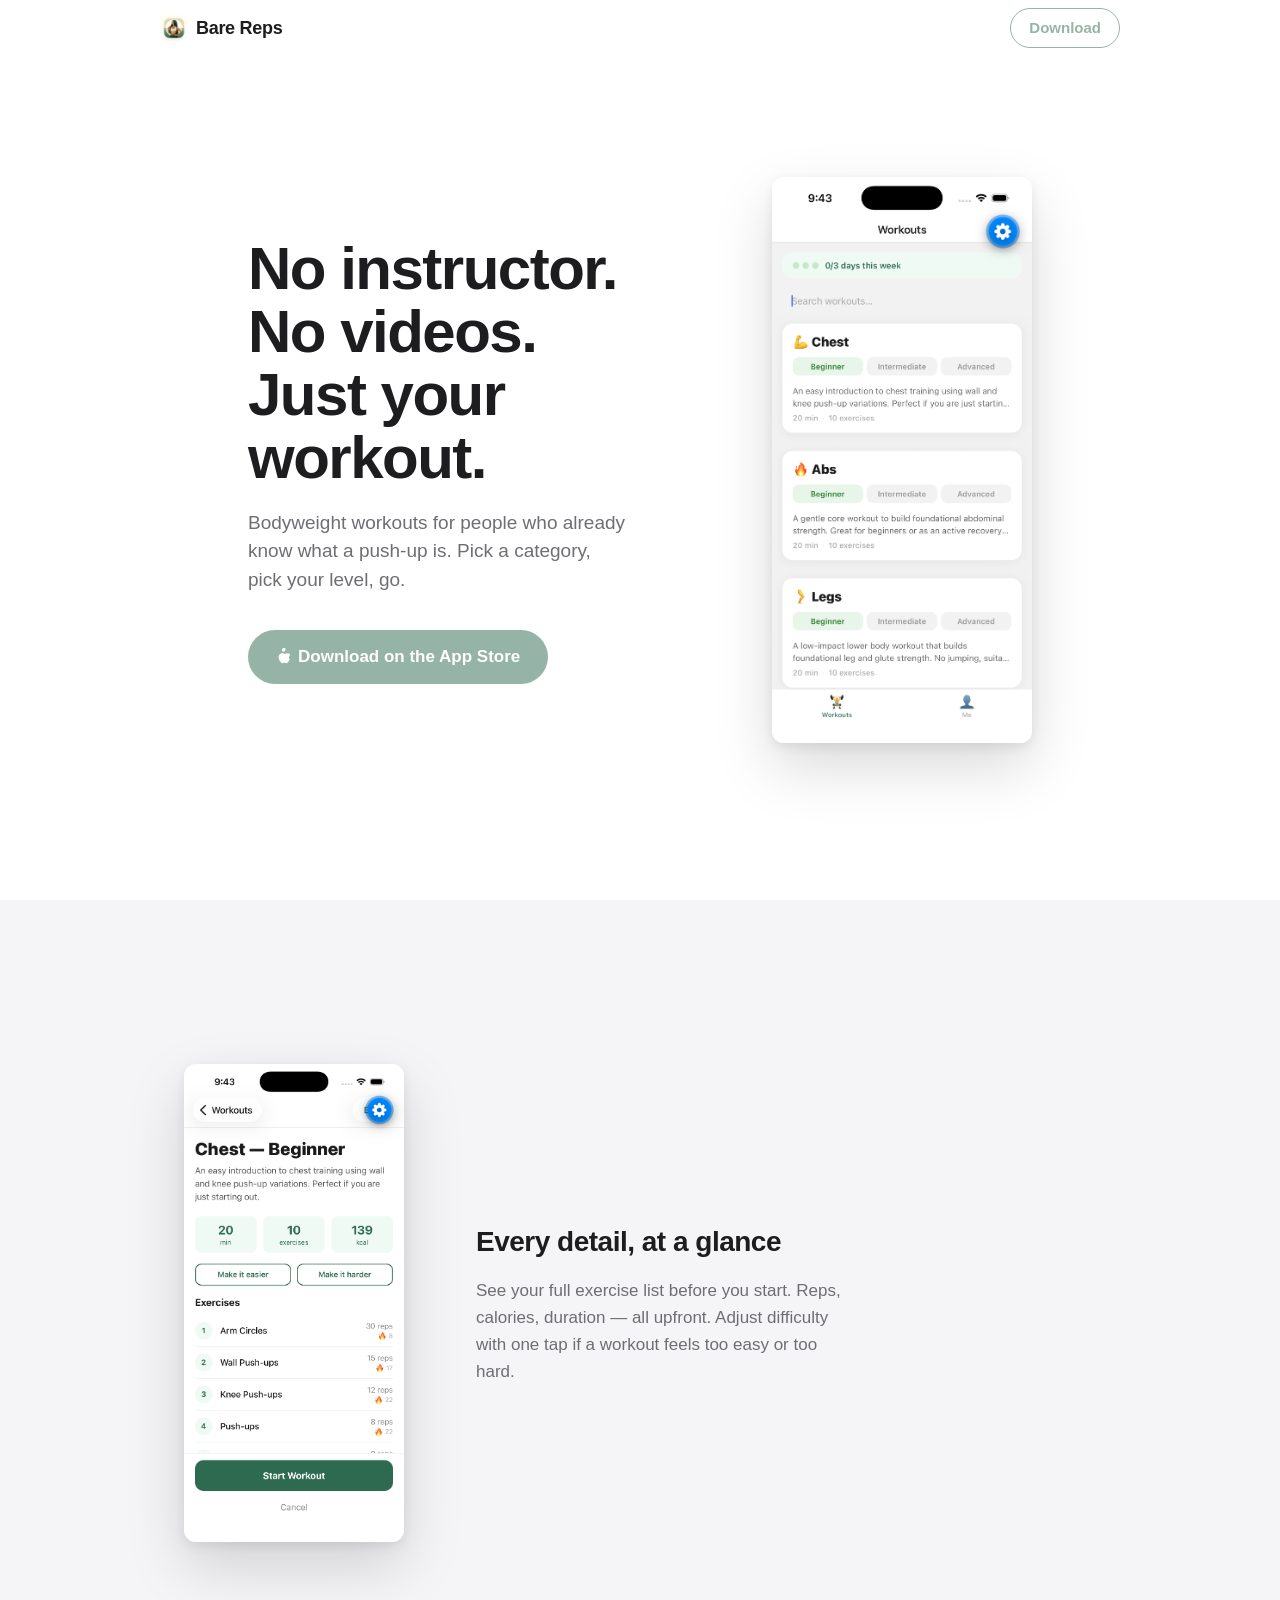
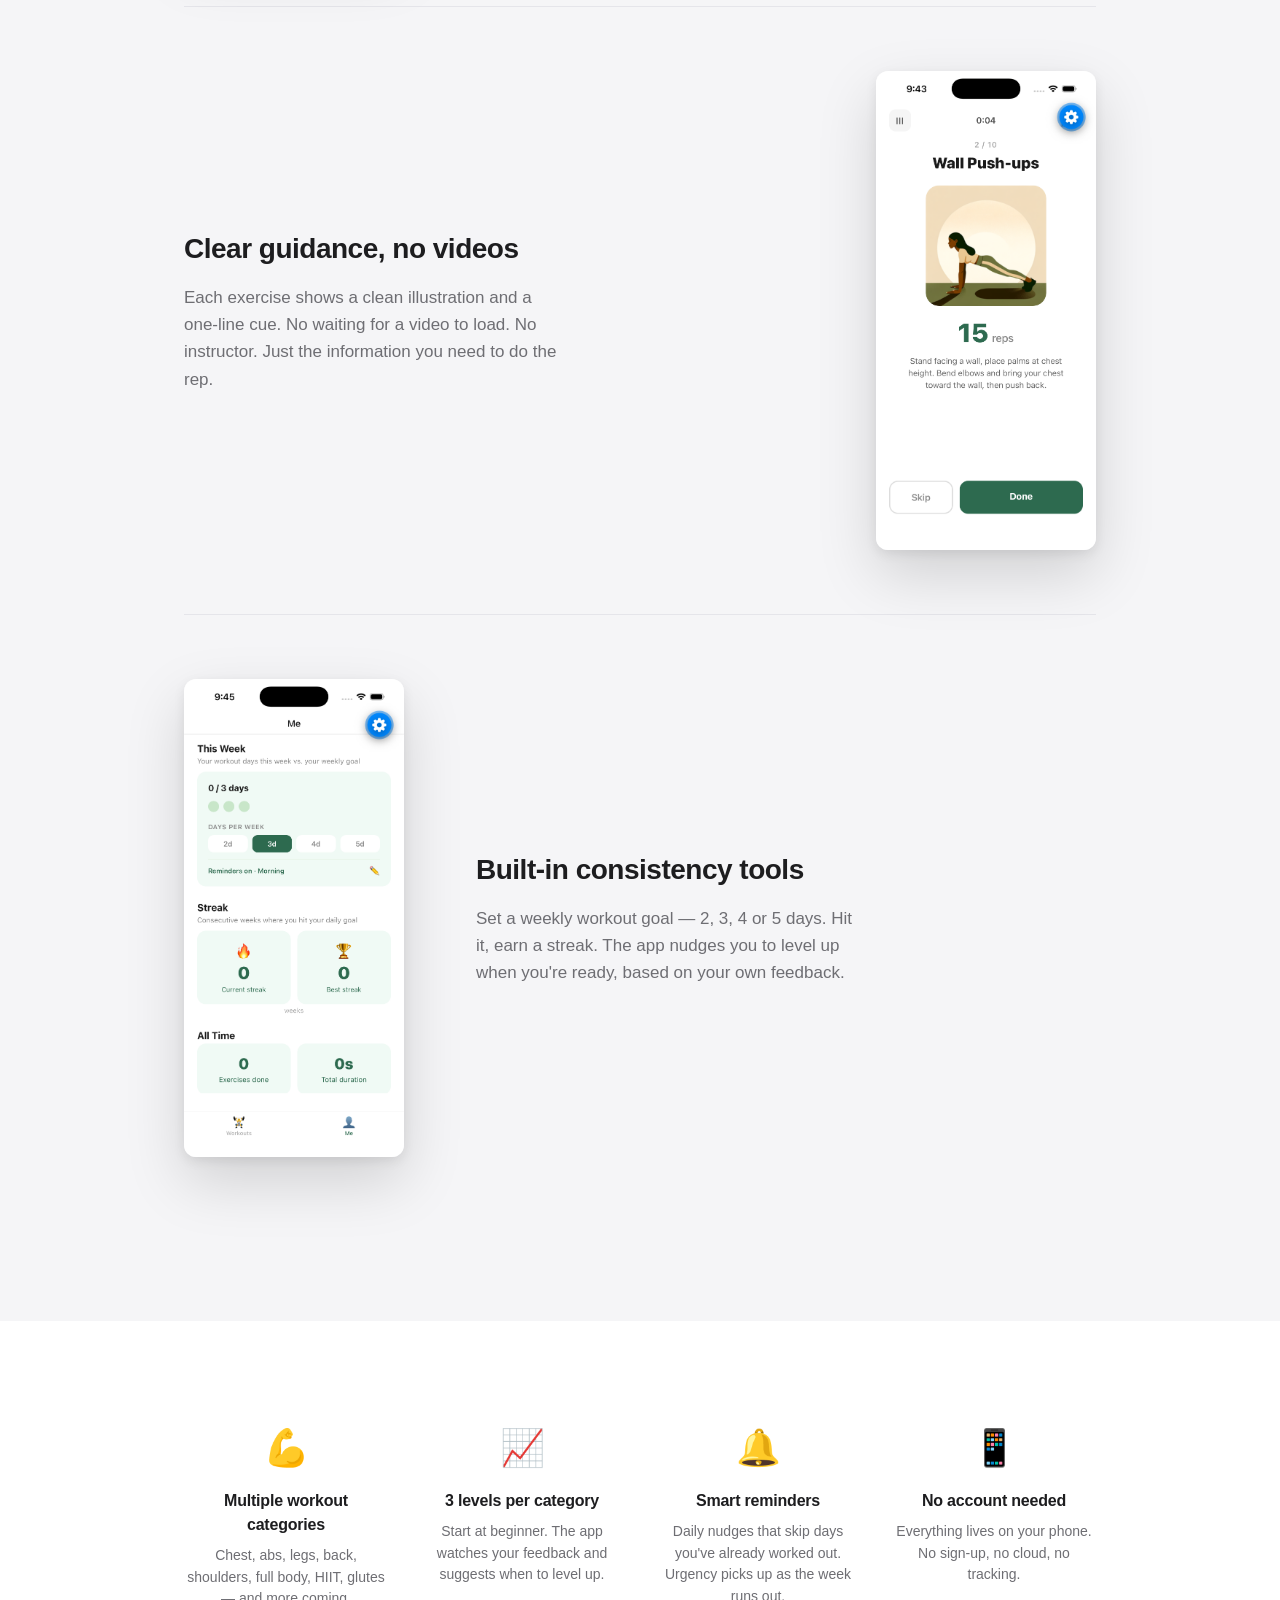
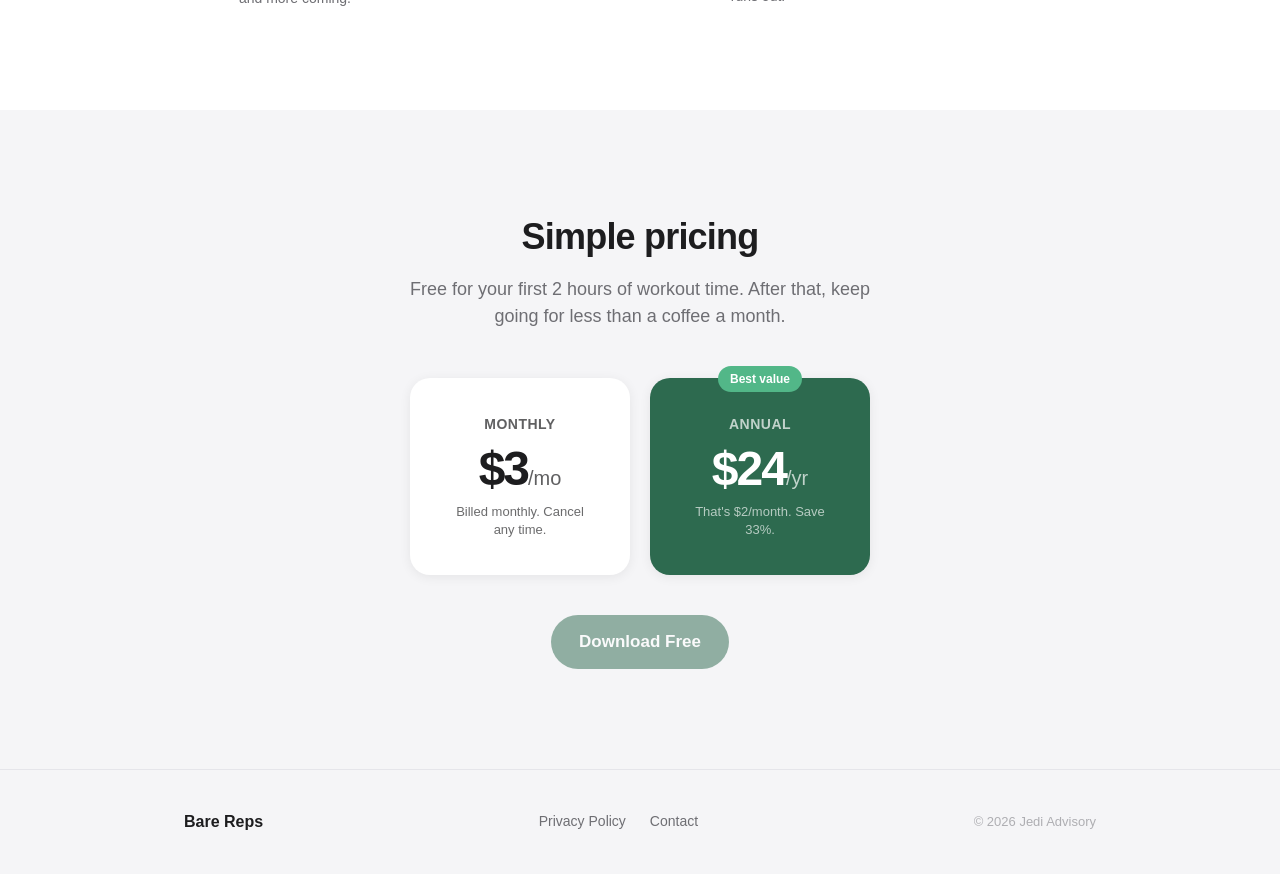
==== index.html @ 77526e1c "Automated deployment: Sun Apr  5 05:18:08 UTC 2026 501df242e300890f6baca5e832cae1b1ab73d0b2" ====
<!DOCTYPE html>
<html lang="en">
<head>
  <meta charset="UTF-8" />
  <meta name="viewport" content="width=device-width, initial-scale=1" />
  <title>Bare Reps — No instructor. No videos. Just your workout.</title>
  <meta name="description" content="Bodyweight workouts for people who already know what a push-up is. No videos, no equipment, no fluff." />
  <link rel="icon" type="image/png" href="assets/favicon.png" />
  <link rel="apple-touch-icon" href="assets/favicon.png" />
  <link rel="stylesheet" href="style.css" />
</head>
<body>

  <!-- NAV -->
  <nav id="nav">
    <div class="nav-inner">
      <span class="nav-logo"><img src="assets/icon.png" alt="" class="nav-icon" />Bare Reps</span>
      <span class="coming-soon"><a href="#" class="nav-cta disabled" onclick="return false">Download</a><span class="tooltip">Coming soon</span></span>
    </div>
  </nav>

  <!-- HERO -->
  <section class="hero">
    <div class="hero-text">
      <h1>No instructor.<br>No videos.<br>Just your workout.</h1>
      <p class="hero-sub">Bodyweight workouts for people who already know what a push-up is. Pick a category, pick your level, go.</p>
      <span class="coming-soon"><a href="#" class="btn-primary disabled" onclick="return false">
        <svg class="apple-icon" viewBox="0 0 14 17" xmlns="http://www.w3.org/2000/svg" aria-hidden="true">
          <path d="M13.29 12.03c-.28.63-.41.91-.77 1.47-.5.76-1.2 1.71-2.07 1.72-.77.01-1-.5-2.07-.5-1.08 0-1.32.51-2.1.5-.87-.01-1.53-.87-2.03-1.63C2.62 11.4 2.2 8.74 3.17 7.1c.68-1.14 1.9-1.81 3.06-1.81 1.14 0 1.86.5 2.8.5.91 0 1.47-.5 2.78-.5 1.04 0 2.13.57 2.81 1.55-2.47 1.36-2.07 4.9.67 5.19zM9.44.5C9.89 1.2 9.6 2.57 8.75 3.3 7.93 4 6.62 3.77 6.1 3c-.43-.67-.18-2.02.66-2.75C7.59-.47 9 .17 9.44.5z"/>
        </svg>
        Download on the App Store
      </a><span class="tooltip">Coming soon</span></span>
    </div>
    <div class="hero-phone">
      <div class="phone-crop">
        <img src="assets/workouts.png" alt="Bare Reps — workout list" />
      </div>
    </div>
  </section>

  <!-- FEATURES -->
  <section class="features">
    <div class="container">

      <div class="feature-row">
        <div class="feature-phone">
          <div class="phone-crop">
            <img src="assets/exercises.png" alt="Workout detail — exercise list" />
          </div>
        </div>
        <div class="feature-text">
          <h2>Every detail, at a glance</h2>
          <p>See your full exercise list before you start. Reps, calories, duration — all upfront. Adjust difficulty with one tap if a workout feels too easy or too hard.</p>
        </div>
      </div>

      <div class="feature-row reverse">
        <div class="feature-phone">
          <div class="phone-crop">
            <img src="assets/exercise.png" alt="Exercise screen — Push-ups" />
          </div>
        </div>
        <div class="feature-text">
          <h2>Clear guidance, no videos</h2>
          <p>Each exercise shows a clean illustration and a one-line cue. No waiting for a video to load. No instructor. Just the information you need to do the rep.</p>
        </div>
      </div>

      <div class="feature-row">
        <div class="feature-phone">
          <div class="phone-crop">
            <img src="assets/progress.png" alt="Progress — streak and level tracking" />
          </div>
        </div>
        <div class="feature-text">
          <h2>Built-in consistency tools</h2>
          <p>Set a weekly workout goal — 2, 3, 4 or 5 days. Hit it, earn a streak. The app nudges you to level up when you're ready, based on your own feedback.</p>
        </div>
      </div>

    </div>
  </section>

  <!-- PITCH ROW -->
  <section class="pitch">
    <div class="container pitch-inner">
      <div class="pitch-item">
        <div class="pitch-icon">💪</div>
        <h3>Multiple workout categories</h3>
        <p>Chest, abs, legs, back, shoulders, full body, HIIT, glutes — and more coming.</p>
      </div>
      <div class="pitch-item">
        <div class="pitch-icon">📈</div>
        <h3>3 levels per category</h3>
        <p>Start at beginner. The app watches your feedback and suggests when to level up.</p>
      </div>
      <div class="pitch-item">
        <div class="pitch-icon">🔔</div>
        <h3>Smart reminders</h3>
        <p>Daily nudges that skip days you've already worked out. Urgency picks up as the week runs out.</p>
      </div>
      <div class="pitch-item">
        <div class="pitch-icon">📱</div>
        <h3>No account needed</h3>
        <p>Everything lives on your phone. No sign-up, no cloud, no tracking.</p>
      </div>
    </div>
  </section>

  <!-- PRICING -->
  <section class="pricing">
    <div class="container">
      <h2 class="section-heading">Simple pricing</h2>
      <p class="section-sub">Free for your first 2 hours of workout time. After that, keep going for less than a coffee a month.</p>
      <div class="pricing-cards">
        <div class="pricing-card">
          <div class="pricing-label">Monthly</div>
          <div class="pricing-amount">$3<span>/mo</span></div>
          <div class="pricing-desc">Billed monthly. Cancel any time.</div>
        </div>
        <div class="pricing-card featured">
          <div class="pricing-badge">Best value</div>
          <div class="pricing-label">Annual</div>
          <div class="pricing-amount">$24<span>/yr</span></div>
          <div class="pricing-desc">That's $2/month. Save 33%.</div>
        </div>
      </div>
      <span class="coming-soon"><a href="#" class="btn-primary disabled" onclick="return false">Download Free</a><span class="tooltip">Coming soon</span></span>
    </div>
  </section>

  <!-- FOOTER -->
  <footer>
    <div class="container footer-inner">
      <span class="footer-logo">Bare Reps</span>
      <div class="footer-links">
        <a href="privacy.html">Privacy Policy</a>
        <a href="mailto:hello@jedilabs.io">Contact</a>
      </div>
      <span class="footer-copy">© 2026 Jedi Advisory</span>
    </div>
  </footer>

  <script>
    const nav = document.getElementById('nav');
    window.addEventListener('scroll', () => {
      nav.classList.toggle('scrolled', window.scrollY > 20);
    });
  </script>

</body>
</html>
---- style.css ----
/* ── Reset & Base ──────────────────────────────────────────────────── */

*, *::before, *::after { box-sizing: border-box; margin: 0; padding: 0; }

html { scroll-behavior: smooth; }

body {
  font-family: -apple-system, BlinkMacSystemFont, "SF Pro Text", "Helvetica Neue", sans-serif;
  font-size: 17px;
  line-height: 1.5;
  color: #1d1d1f;
  background: #fff;
  -webkit-font-smoothing: antialiased;
}

a { color: inherit; text-decoration: none; }

img { display: block; max-width: 100%; }

.container {
  max-width: 960px;
  margin: 0 auto;
  padding: 0 24px;
}

/* ── Nav ───────────────────────────────────────────────────────────── */

#nav {
  position: fixed;
  top: 0; left: 0; right: 0;
  z-index: 100;
  padding: 0 24px;
  transition: background 0.2s, box-shadow 0.2s;
}

#nav.scrolled {
  background: rgba(255, 255, 255, 0.85);
  backdrop-filter: blur(12px);
  -webkit-backdrop-filter: blur(12px);
  box-shadow: 0 1px 0 rgba(0, 0, 0, 0.08);
}

.nav-inner {
  max-width: 960px;
  margin: 0 auto;
  height: 56px;
  display: flex;
  align-items: center;
  justify-content: space-between;
}

.nav-logo {
  display: flex;
  align-items: center;
  gap: 8px;
  font-size: 18px;
  font-weight: 700;
  letter-spacing: -0.3px;
  color: #1d1d1f;
}

.nav-icon {
  width: 28px;
  height: 28px;
  border-radius: 7px;
}

.nav-cta {
  font-size: 15px;
  font-weight: 600;
  color: #2D6A4F;
  padding: 8px 18px;
  border: 1.5px solid #2D6A4F;
  border-radius: 100px;
  transition: background 0.15s, color 0.15s;
}

.nav-cta:hover {
  background: #2D6A4F;
  color: #fff;
}

/* ── Buttons ───────────────────────────────────────────────────────── */

.btn-primary {
  display: inline-flex;
  align-items: center;
  gap: 8px;
  background: #2D6A4F;
  color: #fff;
  font-size: 17px;
  font-weight: 600;
  padding: 14px 28px;
  border-radius: 100px;
  transition: background 0.15s, transform 0.1s;
}

.btn-primary:hover { background: #245a42; transform: translateY(-1px); }
.btn-primary:active { transform: translateY(0); }

.apple-icon {
  width: 14px;
  height: 17px;
  fill: currentColor;
  flex-shrink: 0;
}

/* ── Phone crop ────────────────────────────────────────────────────── */
/*
   Screenshots include the macOS Simulator chrome at the top
   (~12.5% of image height). We hide it via overflow + negative margin.
*/

.phone-crop {
  overflow: hidden;
  border-radius: 12px;
  box-shadow: 0 24px 60px rgba(0, 0, 0, 0.15), 0 4px 12px rgba(0, 0, 0, 0.08);
}

.phone-crop img {
  display: block;
  width: 100%;
}

/* ── Hero ──────────────────────────────────────────────────────────── */

.hero {
  min-height: 100vh;
  display: flex;
  align-items: center;
  justify-content: center;
  gap: 64px;
  padding: 100px 48px 80px;
  max-width: 1040px;
  margin: 0 auto;
}

.hero-text {
  flex: 1;
  max-width: 460px;
}

.hero-text h1 {
  font-size: clamp(40px, 5vw, 60px);
  font-weight: 800;
  line-height: 1.05;
  letter-spacing: -1.5px;
  color: #1d1d1f;
  margin-bottom: 20px;
}

.hero-sub {
  font-size: 19px;
  color: #6e6e73;
  line-height: 1.5;
  margin-bottom: 36px;
  max-width: 380px;
}

.hero-phone {
  flex-shrink: 0;
  width: 260px;
}

/* ── Features ──────────────────────────────────────────────────────── */

.features {
  background: #f5f5f7;
  padding: 100px 0;
}

.feature-row {
  display: flex;
  align-items: center;
  gap: 72px;
  padding: 64px 0;
  border-bottom: 1px solid #e5e5ea;
}

.feature-row:last-child { border-bottom: none; }

.feature-row.reverse { flex-direction: row-reverse; }

.feature-phone {
  flex-shrink: 0;
  width: 220px;
}

.feature-text { flex: 1; }

.feature-text h2 {
  font-size: 28px;
  font-weight: 700;
  letter-spacing: -0.5px;
  color: #1d1d1f;
  margin-bottom: 14px;
}

.feature-text p {
  font-size: 17px;
  color: #6e6e73;
  line-height: 1.6;
  max-width: 380px;
}

/* ── Pitch row ─────────────────────────────────────────────────────── */

.pitch {
  background: #fff;
  padding: 100px 0;
}

.pitch-inner {
  display: grid;
  grid-template-columns: repeat(4, 1fr);
  gap: 32px;
}

.pitch-item {
  text-align: center;
}

.pitch-icon {
  font-size: 36px;
  margin-bottom: 14px;
}

.pitch-item h3 {
  font-size: 16px;
  font-weight: 700;
  color: #1d1d1f;
  margin-bottom: 8px;
  letter-spacing: -0.2px;
}

.pitch-item p {
  font-size: 14px;
  color: #6e6e73;
  line-height: 1.55;
}

/* ── Pricing ───────────────────────────────────────────────────────── */

.pricing {
  background: #f5f5f7;
  padding: 100px 0;
  text-align: center;
}

.section-heading {
  font-size: 36px;
  font-weight: 700;
  letter-spacing: -0.8px;
  color: #1d1d1f;
  margin-bottom: 12px;
}

.section-sub {
  font-size: 18px;
  color: #6e6e73;
  max-width: 480px;
  margin: 0 auto 48px;
  line-height: 1.5;
}

.pricing-cards {
  display: flex;
  justify-content: center;
  gap: 20px;
  margin-bottom: 40px;
}

.pricing-card {
  background: #fff;
  border-radius: 20px;
  padding: 36px 40px;
  width: 220px;
  box-shadow: 0 2px 12px rgba(0, 0, 0, 0.07);
  position: relative;
}

.pricing-card.featured {
  background: #2D6A4F;
  color: #fff;
}

.pricing-badge {
  position: absolute;
  top: -12px;
  left: 50%;
  transform: translateX(-50%);
  background: #52B788;
  color: #fff;
  font-size: 12px;
  font-weight: 700;
  padding: 4px 12px;
  border-radius: 100px;
  white-space: nowrap;
}

.pricing-label {
  font-size: 14px;
  font-weight: 600;
  opacity: 0.7;
  text-transform: uppercase;
  letter-spacing: 0.5px;
  margin-bottom: 10px;
}

.pricing-amount {
  font-size: 48px;
  font-weight: 800;
  letter-spacing: -2px;
  line-height: 1;
  margin-bottom: 10px;
}

.pricing-amount span {
  font-size: 20px;
  font-weight: 500;
  letter-spacing: 0;
  opacity: 0.7;
}

.pricing-desc {
  font-size: 13px;
  opacity: 0.65;
  line-height: 1.4;
}

/* ── Footer ────────────────────────────────────────────────────────── */

footer {
  background: #f5f5f7;
  border-top: 1px solid #e5e5ea;
  padding: 40px 24px;
}

.footer-inner {
  display: flex;
  align-items: center;
  justify-content: space-between;
  gap: 24px;
}

.footer-logo {
  font-size: 16px;
  font-weight: 700;
  color: #1d1d1f;
}

.footer-links {
  display: flex;
  gap: 24px;
}

.footer-links a {
  font-size: 14px;
  color: #6e6e73;
  transition: color 0.15s;
}

.footer-links a:hover { color: #1d1d1f; }

.footer-copy {
  font-size: 13px;
  color: #aeaeb2;
}

/* ── Coming soon tooltip ───────────────────────────────────────────── */

.coming-soon {
  position: relative;
  display: inline-flex;
}

.coming-soon .disabled {
  opacity: 0.5;
  cursor: not-allowed;
  pointer-events: none;
}

.coming-soon .tooltip {
  position: absolute;
  bottom: calc(100% + 8px);
  left: 50%;
  transform: translateX(-50%);
  background: #1d1d1f;
  color: #fff;
  font-size: 13px;
  font-weight: 500;
  padding: 5px 10px;
  border-radius: 6px;
  white-space: nowrap;
  pointer-events: none;
  opacity: 0;
  transition: opacity 0.15s;
}

.coming-soon .tooltip::after {
  content: '';
  position: absolute;
  top: 100%;
  left: 50%;
  transform: translateX(-50%);
  border: 5px solid transparent;
  border-top-color: #1d1d1f;
}

.coming-soon:hover .tooltip { opacity: 1; }

/* ── Responsive ────────────────────────────────────────────────────── */

@media (max-width: 768px) {
  .hero {
    flex-direction: column;
    text-align: center;
    padding: 88px 24px 60px;
    gap: 48px;
    min-height: auto;
  }

  .hero-sub { margin: 0 auto 32px; }

  .hero-phone { width: 200px; }

  .feature-row,
  .feature-row.reverse {
    flex-direction: column;
    gap: 36px;
    padding: 48px 0;
    text-align: center;
  }

  .feature-phone { width: 180px; margin: 0 auto; }

  .feature-text p { max-width: 100%; }

  .pitch-inner {
    grid-template-columns: repeat(2, 1fr);
    gap: 40px 24px;
  }

  .pricing-cards {
    flex-direction: column;
    align-items: center;
  }

  .footer-inner {
    flex-direction: column;
    text-align: center;
    gap: 16px;
  }
}

@media (max-width: 480px) {
  .hero-text h1 { font-size: 36px; }
  .pitch-inner { grid-template-columns: 1fr 1fr; }
}
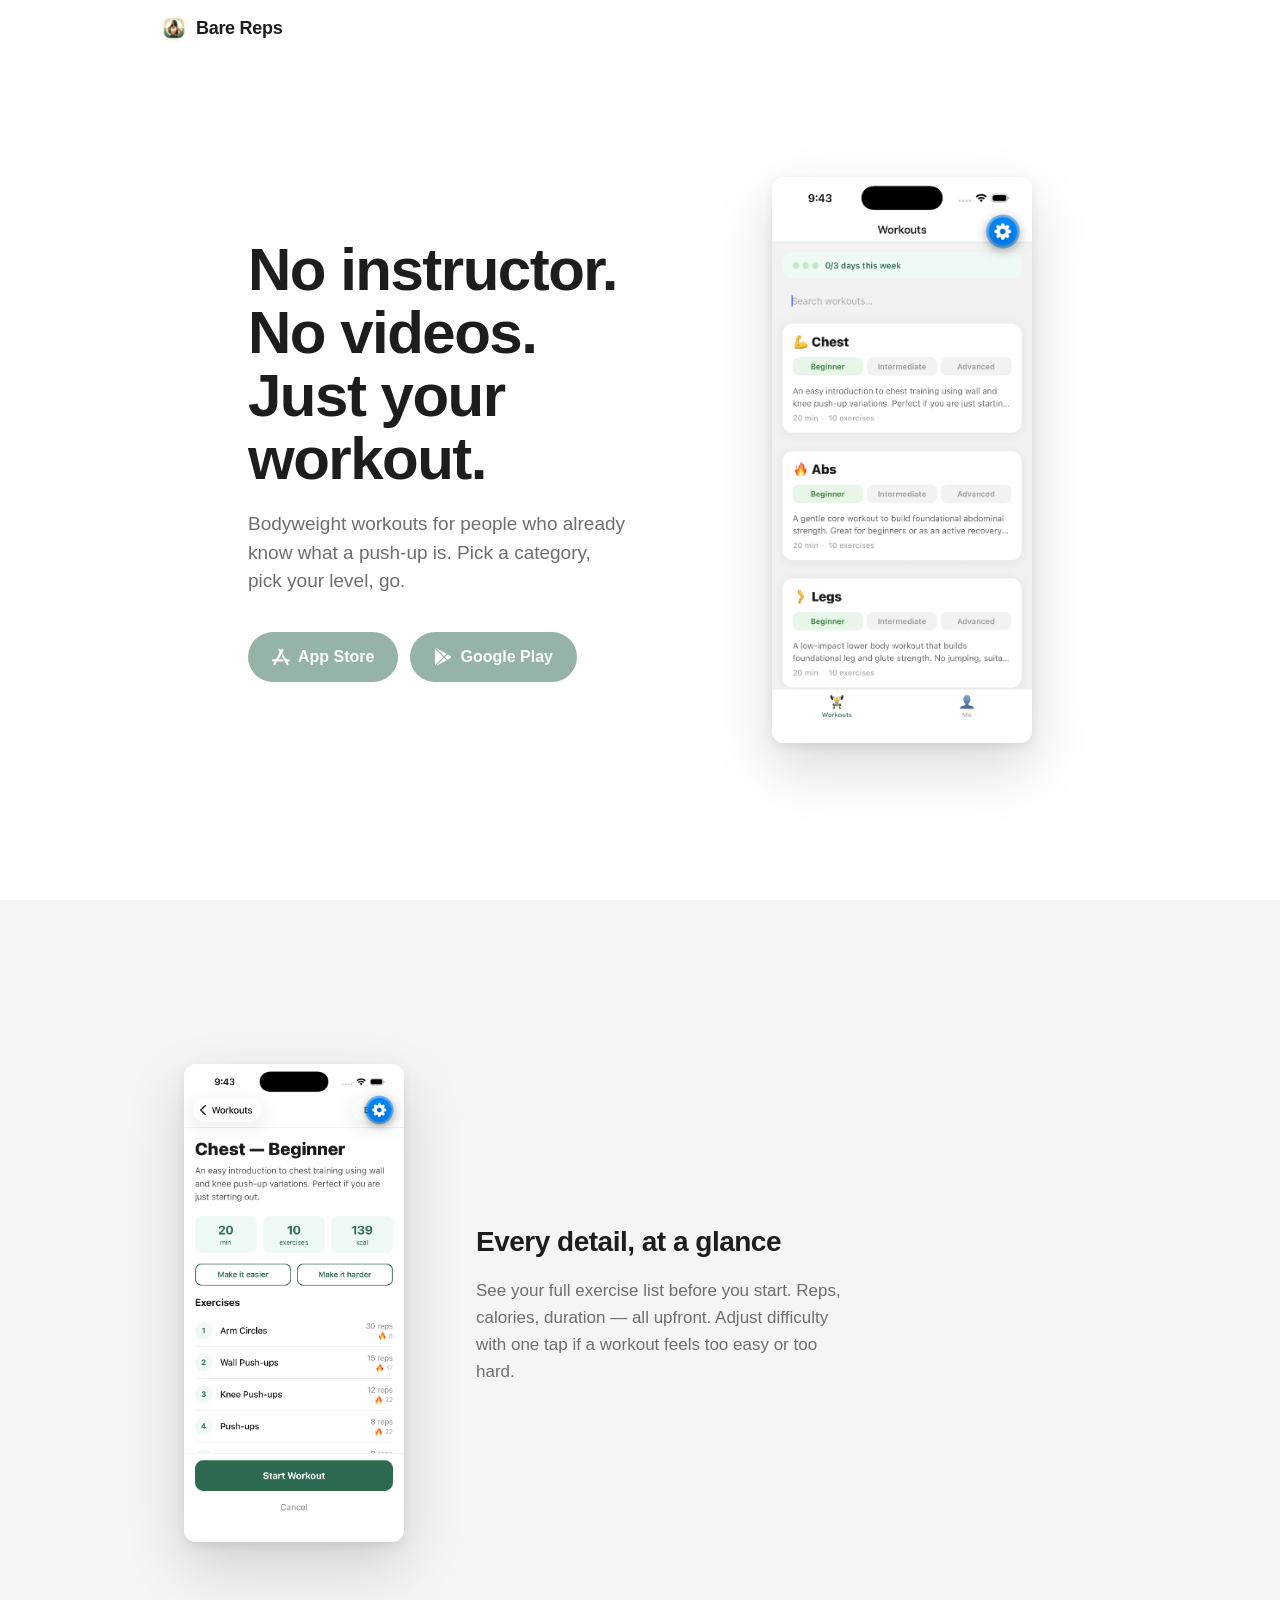
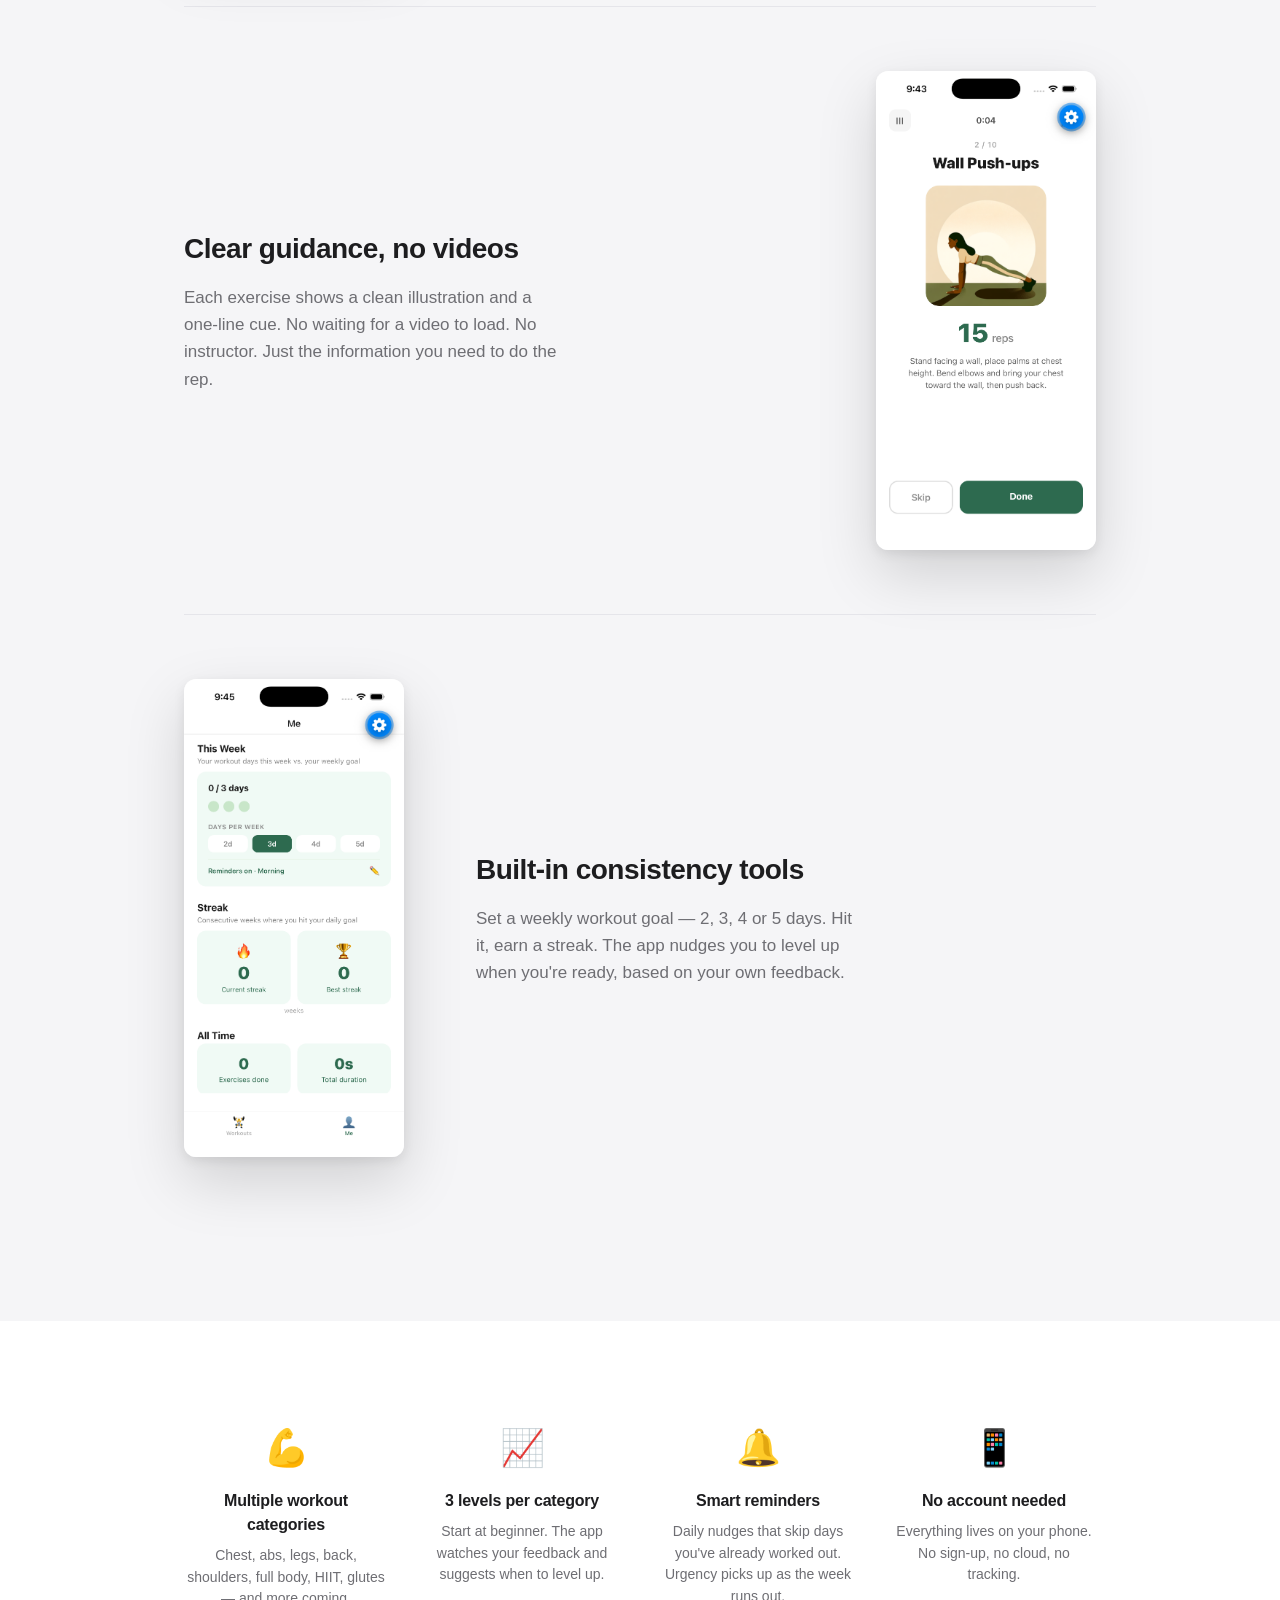
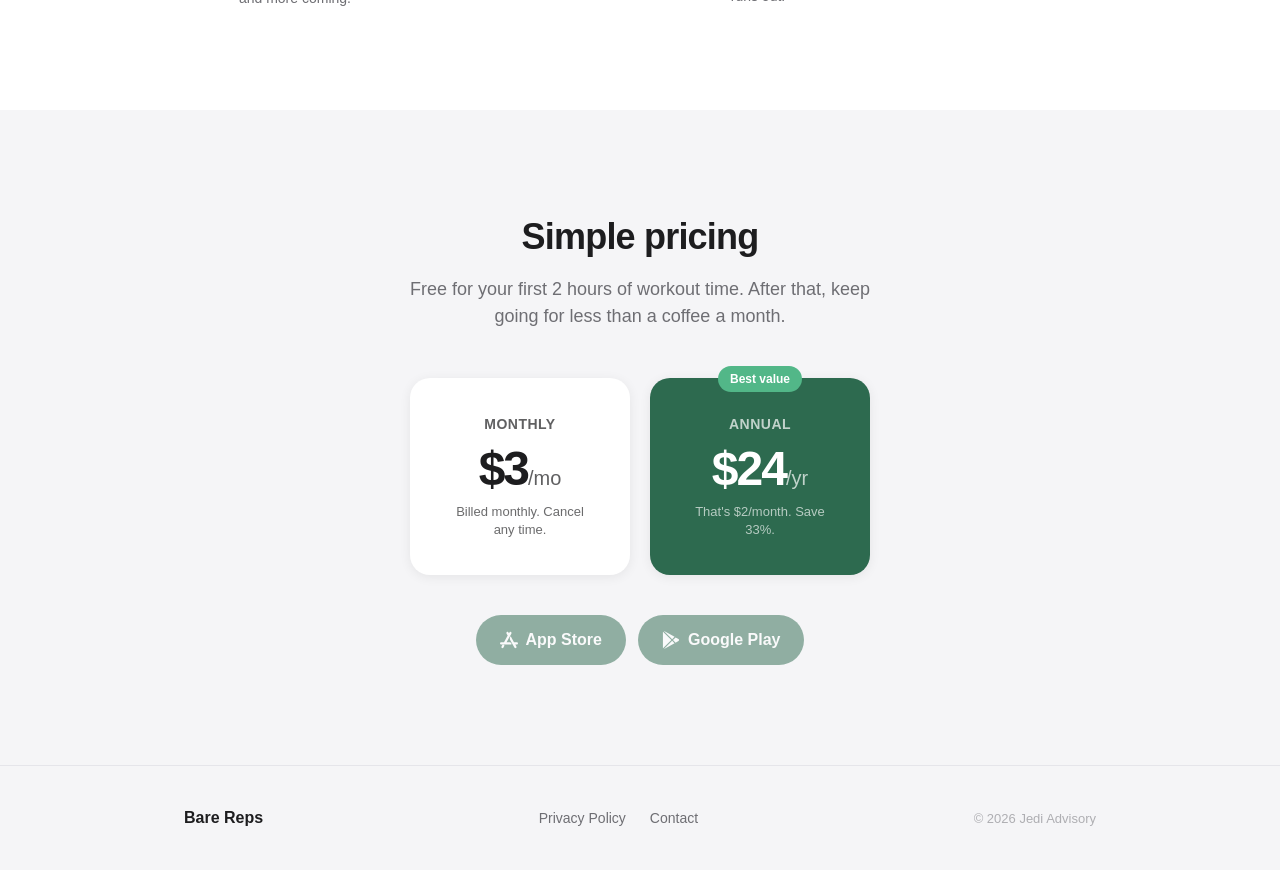
==== commit c4f249a4: "deploy: jedi-labs/barereps@7f4b12055156daa8ef9eb35d9e37202a23082b48" ====
--- a/index.html
+++ b/index.html
@@ -15,7 +15,6 @@
   <nav id="nav">
     <div class="nav-inner">
       <span class="nav-logo"><img src="assets/icon.png" alt="" class="nav-icon" />Bare Reps</span>
-      <span class="coming-soon"><a href="#" class="nav-cta disabled" onclick="return false">Download</a><span class="tooltip">Coming soon</span></span>
     </div>
   </nav>
 
@@ -24,12 +23,20 @@
     <div class="hero-text">
       <h1>No instructor.<br>No videos.<br>Just your workout.</h1>
       <p class="hero-sub">Bodyweight workouts for people who already know what a push-up is. Pick a category, pick your level, go.</p>
-      <span class="coming-soon"><a href="#" class="btn-primary disabled" onclick="return false">
-        <svg class="apple-icon" viewBox="0 0 14 17" xmlns="http://www.w3.org/2000/svg" aria-hidden="true">
-          <path d="M13.29 12.03c-.28.63-.41.91-.77 1.47-.5.76-1.2 1.71-2.07 1.72-.77.01-1-.5-2.07-.5-1.08 0-1.32.51-2.1.5-.87-.01-1.53-.87-2.03-1.63C2.62 11.4 2.2 8.74 3.17 7.1c.68-1.14 1.9-1.81 3.06-1.81 1.14 0 1.86.5 2.8.5.91 0 1.47-.5 2.78-.5 1.04 0 2.13.57 2.81 1.55-2.47 1.36-2.07 4.9.67 5.19zM9.44.5C9.89 1.2 9.6 2.57 8.75 3.3 7.93 4 6.62 3.77 6.1 3c-.43-.67-.18-2.02.66-2.75C7.59-.47 9 .17 9.44.5z"/>
-        </svg>
-        Download on the App Store
-      </a><span class="tooltip">Coming soon</span></span>
+      <div class="store-buttons" id="store-buttons">
+        <span class="coming-soon"><a href="#" class="btn-store disabled" onclick="return false">
+          <svg class="store-icon" viewBox="0 0 24 24" xmlns="http://www.w3.org/2000/svg" aria-hidden="true">
+            <path d="M8.8086 14.9194l6.1107-11.0368c.0837-.1513.1682-.302.2437-.4584.0685-.142.1267-.2854.1646-.4403.0803-.3259.0588-.6656-.066-.9767-.1238-.3095-.3417-.5678-.6201-.7355a1.4175 1.4175 0 0 0-.921-.1924c-.3207.043-.6135.1935-.8443.4288-.1094.1118-.1996.2361-.2832.369-.092.1463-.175.2979-.259.4492l-.3864.6979-.3865-.6979c-.0837-.1515-.1667-.303-.2587-.4492-.0837-.1329-.1739-.2572-.2835-.369-.2305-.2353-.5233-.3857-.844-.429a1.4181 1.4181 0 0 0-.921.1926c-.2784.1677-.4964.426-.6203.7355-.1246.311-.1461.6508-.066.9767.038.155.0962.2984.1648.4403.0753.1564.1598.307.2437.4584l1.248 2.2543-4.8625 8.7825H2.0295c-.1676 0-.3351-.0007-.5026.0092-.1522.009-.3004.0284-.448.0714-.3108.0906-.5822.2798-.7783.548-.195.2665-.3006.5929-.3006.9279 0 .3352.1057.6612.3006.9277.196.2683.4675.4575.7782.548.1477.043.296.0623.4481.0715.1675.01.335.009.5026.009h13.0974c.0171-.0357.059-.1294.1-.2697.415-1.4151-.6156-2.843-2.0347-2.843zM3.113 18.5418l-.7922 1.5008c-.0818.1553-.1644.31-.2384.4705-.067.1458-.124.293-.1611.452-.0785.3346-.0576.6834.0645 1.0029.1212.3175.3346.583.607.7549.2727.172.5891.2416.9013.1975.3139-.044.6005-.1986.8263-.4402.1072-.1148.1954-.2424.2772-.3787.0902-.1503.1714-.3059.2535-.4612L6 19.4636c-.0896-.149-.9473-1.4704-2.887-.9218m20.5861-3.0056a1.4707 1.4707 0 0 0-.779-.5407c-.1476-.0425-.2961-.0616-.4483-.0705-.1678-.0099-.3352-.0091-.503-.0091H18.648l-4.3891-7.817c-.6655.7005-.9632 1.485-1.0773 2.1976-.1655 1.0333.0367 2.0934.546 3.0004l5.2741 9.3933c.084.1494.167.299.2591.4435.0837.131.1739.2537.2836.364.231.2323.5238.3809.8449.4232.3192.0424.643-.0244.9217-.1899.2784-.1653.4968-.4204.621-.7257.1246-.3072.146-.6425.0658-.9641-.0381-.1529-.0962-.2945-.165-.4346-.0753-.1543-.1598-.303-.2438-.4524l-1.216-2.1662h1.596c.1677 0 .3351.0009.5029-.009.1522-.009.3007-.028.4483-.0705a1.4707 1.4707 0 0 0 .779-.5407A1.5386 1.5386 0 0 0 24 16.452a1.539 1.539 0 0 0-.3009-.9158Z"/>
+          </svg>
+          App Store
+        </a><span class="tooltip">Coming soon</span></span>
+        <span class="coming-soon"><a href="#" class="btn-store disabled" onclick="return false">
+          <svg class="store-icon" viewBox="0 0 24 24" xmlns="http://www.w3.org/2000/svg" aria-hidden="true">
+            <path d="M22.018 13.298l-3.919 2.218-3.515-3.493 3.543-3.521 3.891 2.202a1.49 1.49 0 0 1 0 2.594zM1.337.924a1.486 1.486 0 0 0-.112.568v21.017c0 .217.045.419.124.6l11.155-11.087L1.337.924zm12.207 10.065l3.258-3.238L3.45.195a1.466 1.466 0 0 0-.946-.179l11.04 10.973zm0 2.067l-11 10.933c.298.036.612-.016.906-.183l13.324-7.54-3.23-3.21z"/>
+          </svg>
+          Google Play
+        </a><span class="tooltip">Coming soon</span></span>
+      </div>
     </div>
     <div class="hero-phone">
       <div class="phone-crop">
@@ -125,7 +132,20 @@
           <div class="pricing-desc">That's $2/month. Save 33%.</div>
         </div>
       </div>
-      <span class="coming-soon"><a href="#" class="btn-primary disabled" onclick="return false">Download Free</a><span class="tooltip">Coming soon</span></span>
+      <div class="store-buttons store-buttons--center">
+        <span class="coming-soon"><a href="#" class="btn-store disabled" onclick="return false">
+          <svg class="store-icon" viewBox="0 0 24 24" xmlns="http://www.w3.org/2000/svg" aria-hidden="true">
+            <path d="M8.8086 14.9194l6.1107-11.0368c.0837-.1513.1682-.302.2437-.4584.0685-.142.1267-.2854.1646-.4403.0803-.3259.0588-.6656-.066-.9767-.1238-.3095-.3417-.5678-.6201-.7355a1.4175 1.4175 0 0 0-.921-.1924c-.3207.043-.6135.1935-.8443.4288-.1094.1118-.1996.2361-.2832.369-.092.1463-.175.2979-.259.4492l-.3864.6979-.3865-.6979c-.0837-.1515-.1667-.303-.2587-.4492-.0837-.1329-.1739-.2572-.2835-.369-.2305-.2353-.5233-.3857-.844-.429a1.4181 1.4181 0 0 0-.921.1926c-.2784.1677-.4964.426-.6203.7355-.1246.311-.1461.6508-.066.9767.038.155.0962.2984.1648.4403.0753.1564.1598.307.2437.4584l1.248 2.2543-4.8625 8.7825H2.0295c-.1676 0-.3351-.0007-.5026.0092-.1522.009-.3004.0284-.448.0714-.3108.0906-.5822.2798-.7783.548-.195.2665-.3006.5929-.3006.9279 0 .3352.1057.6612.3006.9277.196.2683.4675.4575.7782.548.1477.043.296.0623.4481.0715.1675.01.335.009.5026.009h13.0974c.0171-.0357.059-.1294.1-.2697.415-1.4151-.6156-2.843-2.0347-2.843zM3.113 18.5418l-.7922 1.5008c-.0818.1553-.1644.31-.2384.4705-.067.1458-.124.293-.1611.452-.0785.3346-.0576.6834.0645 1.0029.1212.3175.3346.583.607.7549.2727.172.5891.2416.9013.1975.3139-.044.6005-.1986.8263-.4402.1072-.1148.1954-.2424.2772-.3787.0902-.1503.1714-.3059.2535-.4612L6 19.4636c-.0896-.149-.9473-1.4704-2.887-.9218m20.5861-3.0056a1.4707 1.4707 0 0 0-.779-.5407c-.1476-.0425-.2961-.0616-.4483-.0705-.1678-.0099-.3352-.0091-.503-.0091H18.648l-4.3891-7.817c-.6655.7005-.9632 1.485-1.0773 2.1976-.1655 1.0333.0367 2.0934.546 3.0004l5.2741 9.3933c.084.1494.167.299.2591.4435.0837.131.1739.2537.2836.364.231.2323.5238.3809.8449.4232.3192.0424.643-.0244.9217-.1899.2784-.1653.4968-.4204.621-.7257.1246-.3072.146-.6425.0658-.9641-.0381-.1529-.0962-.2945-.165-.4346-.0753-.1543-.1598-.303-.2438-.4524l-1.216-2.1662h1.596c.1677 0 .3351.0009.5029-.009.1522-.009.3007-.028.4483-.0705a1.4707 1.4707 0 0 0 .779-.5407A1.5386 1.5386 0 0 0 24 16.452a1.539 1.539 0 0 0-.3009-.9158Z"/>
+          </svg>
+          App Store
+        </a><span class="tooltip">Coming soon</span></span>
+        <span class="coming-soon"><a href="#" class="btn-store disabled" onclick="return false">
+          <svg class="store-icon" viewBox="0 0 24 24" xmlns="http://www.w3.org/2000/svg" aria-hidden="true">
+            <path d="M22.018 13.298l-3.919 2.218-3.515-3.493 3.543-3.521 3.891 2.202a1.49 1.49 0 0 1 0 2.594zM1.337.924a1.486 1.486 0 0 0-.112.568v21.017c0 .217.045.419.124.6l11.155-11.087L1.337.924zm12.207 10.065l3.258-3.238L3.45.195a1.466 1.466 0 0 0-.946-.179l11.04 10.973zm0 2.067l-11 10.933c.298.036.612-.016.906-.183l13.324-7.54-3.23-3.21z"/>
+          </svg>
+          Google Play
+        </a><span class="tooltip">Coming soon</span></span>
+      </div>
     </div>
   </section>
 
--- a/style.css
+++ b/style.css
@@ -65,20 +65,6 @@
   border-radius: 7px;
 }
 
-.nav-cta {
-  font-size: 15px;
-  font-weight: 600;
-  color: #2D6A4F;
-  padding: 8px 18px;
-  border: 1.5px solid #2D6A4F;
-  border-radius: 100px;
-  transition: background 0.15s, color 0.15s;
-}
-
-.nav-cta:hover {
-  background: #2D6A4F;
-  color: #fff;
-}
 
 /* ── Buttons ───────────────────────────────────────────────────────── */
 
@@ -98,11 +84,37 @@
 .btn-primary:hover { background: #245a42; transform: translateY(-1px); }
 .btn-primary:active { transform: translateY(0); }
 
-.apple-icon {
-  width: 14px;
-  height: 17px;
+.btn-store {
+  display: inline-flex;
+  align-items: center;
+  gap: 8px;
+  background: #2D6A4F;
+  color: #fff;
+  font-size: 16px;
+  font-weight: 600;
+  padding: 13px 24px;
+  border-radius: 100px;
+  transition: background 0.15s, transform 0.1s;
+}
+
+.btn-store:hover { background: #245a42; transform: translateY(-1px); }
+.btn-store:active { transform: translateY(0); }
+
+.store-icon {
+  width: 18px;
+  height: 18px;
   fill: currentColor;
   flex-shrink: 0;
+}
+
+.store-buttons {
+  display: flex;
+  gap: 12px;
+  flex-wrap: wrap;
+}
+
+.store-buttons--center {
+  justify-content: center;
 }
 
 /* ── Phone crop ────────────────────────────────────────────────────── */
@@ -422,6 +434,8 @@
 
   .hero-sub { margin: 0 auto 32px; }
 
+  .store-buttons { justify-content: center; }
+
   .hero-phone { width: 200px; }
 
   .feature-row,
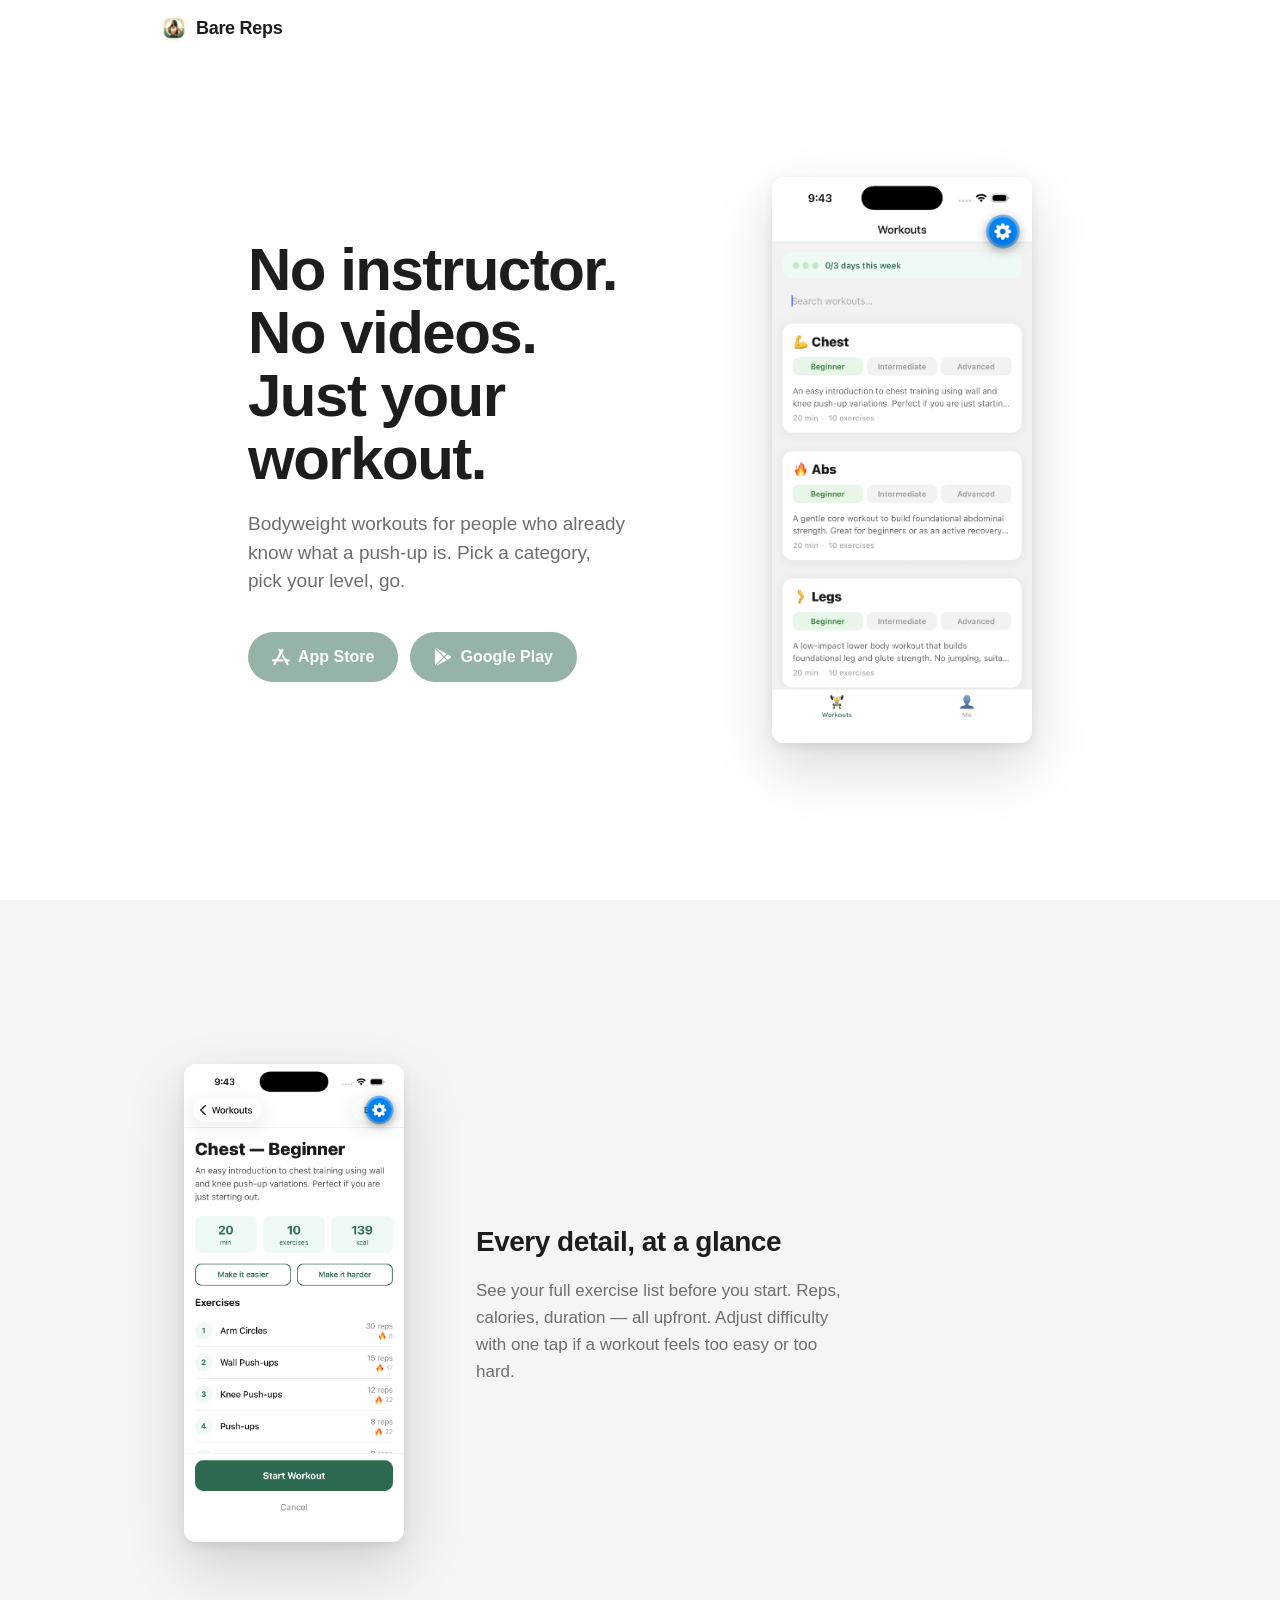
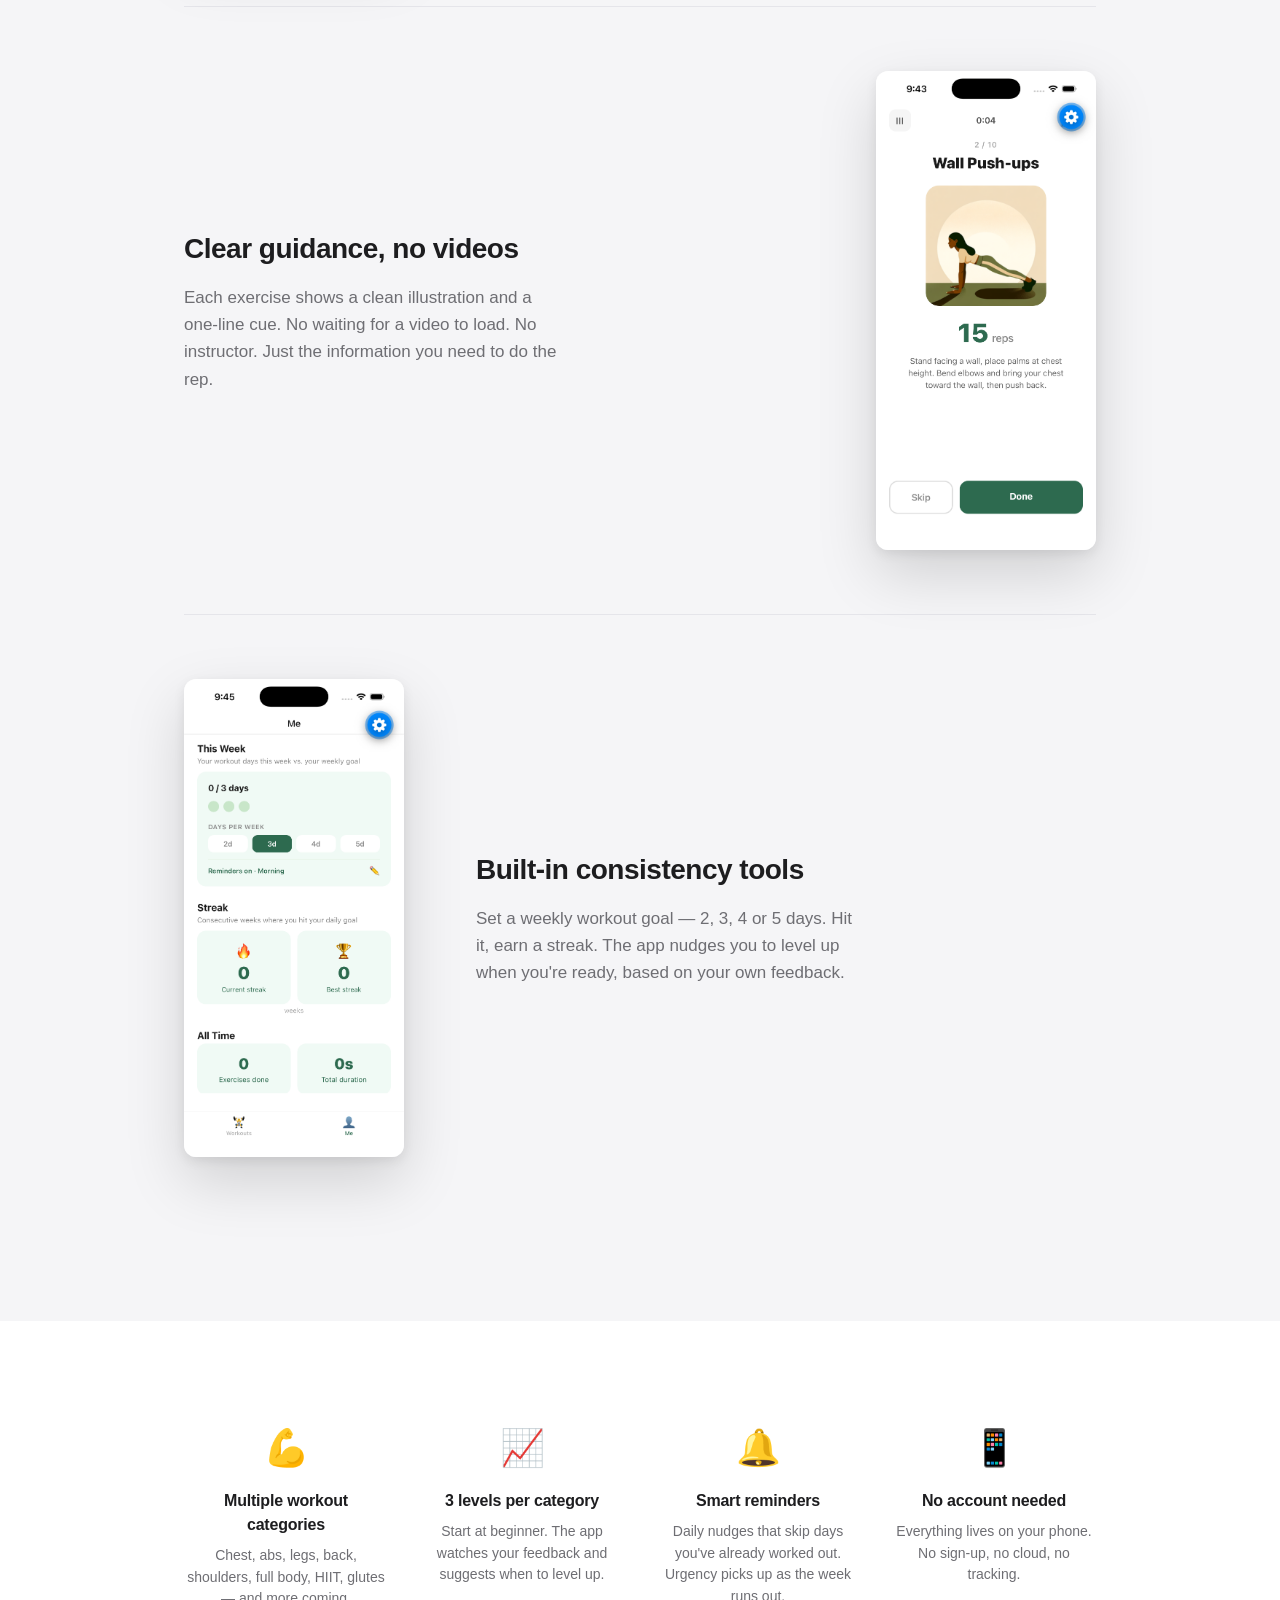
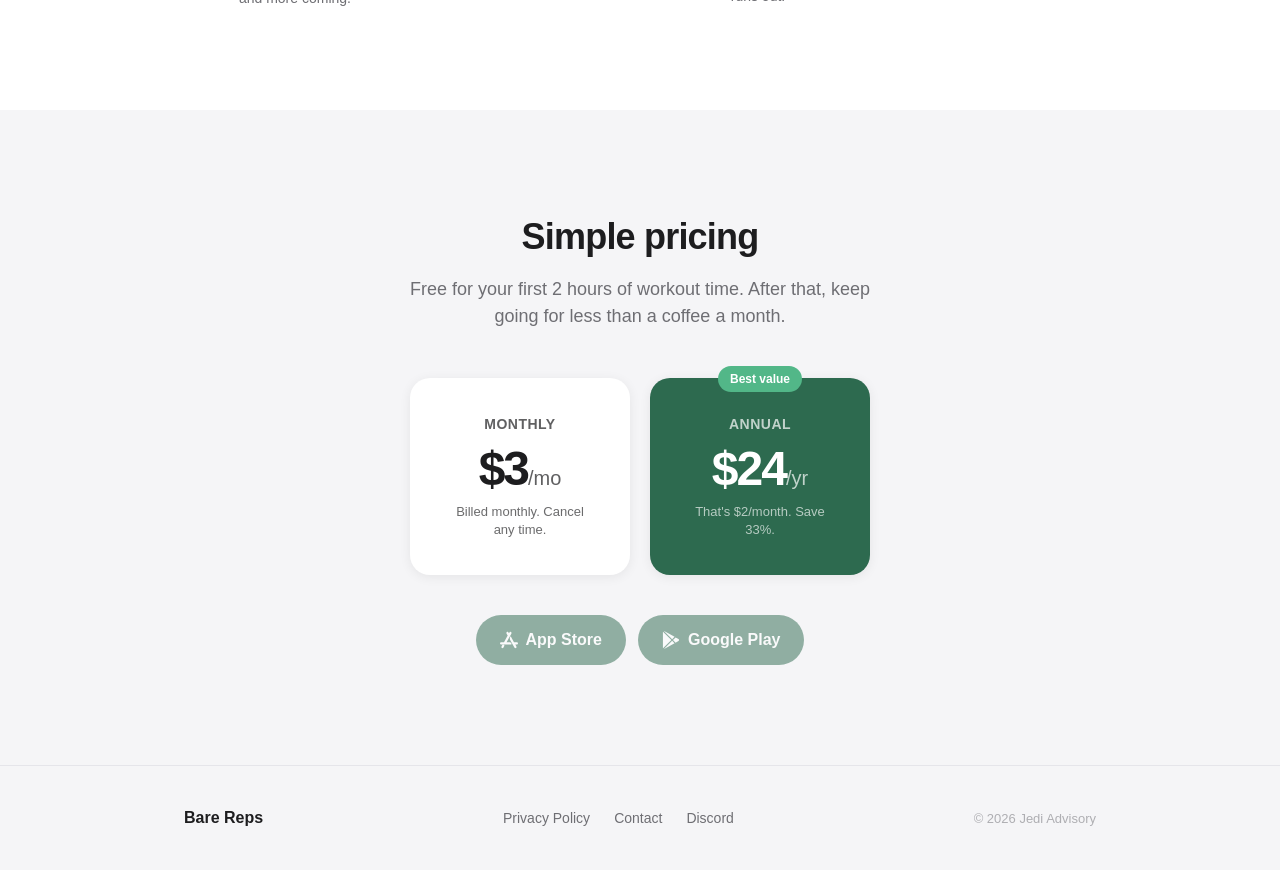
==== commit 8a604125: "deploy: jedi-labs/barereps@168d00d353687a5bb04b75101c06c83b036d77a3" ====
--- a/index.html
+++ b/index.html
@@ -8,6 +8,15 @@
   <link rel="icon" type="image/png" href="assets/favicon.png" />
   <link rel="apple-touch-icon" href="assets/favicon.png" />
   <link rel="stylesheet" href="style.css" />
+
+  <!-- Google tag (gtag.js) -->
+  <script async src="https://www.googletagmanager.com/gtag/js?id=G-8LKJDRHXTB"></script>
+  <script>
+    window.dataLayer = window.dataLayer || [];
+    function gtag(){dataLayer.push(arguments);}
+    gtag('js', new Date());
+    gtag('config', 'G-8LKJDRHXTB');
+  </script>
 </head>
 <body>
 
@@ -156,6 +165,7 @@
       <div class="footer-links">
         <a href="privacy.html">Privacy Policy</a>
         <a href="mailto:hello@jedilabs.io">Contact</a>
+        <a href="https://discord.com/channels/1499859504232268018/1500603370379939960" target="_blank" rel="noopener">Discord</a>
       </div>
       <span class="footer-copy">© 2026 Jedi Advisory</span>
     </div>
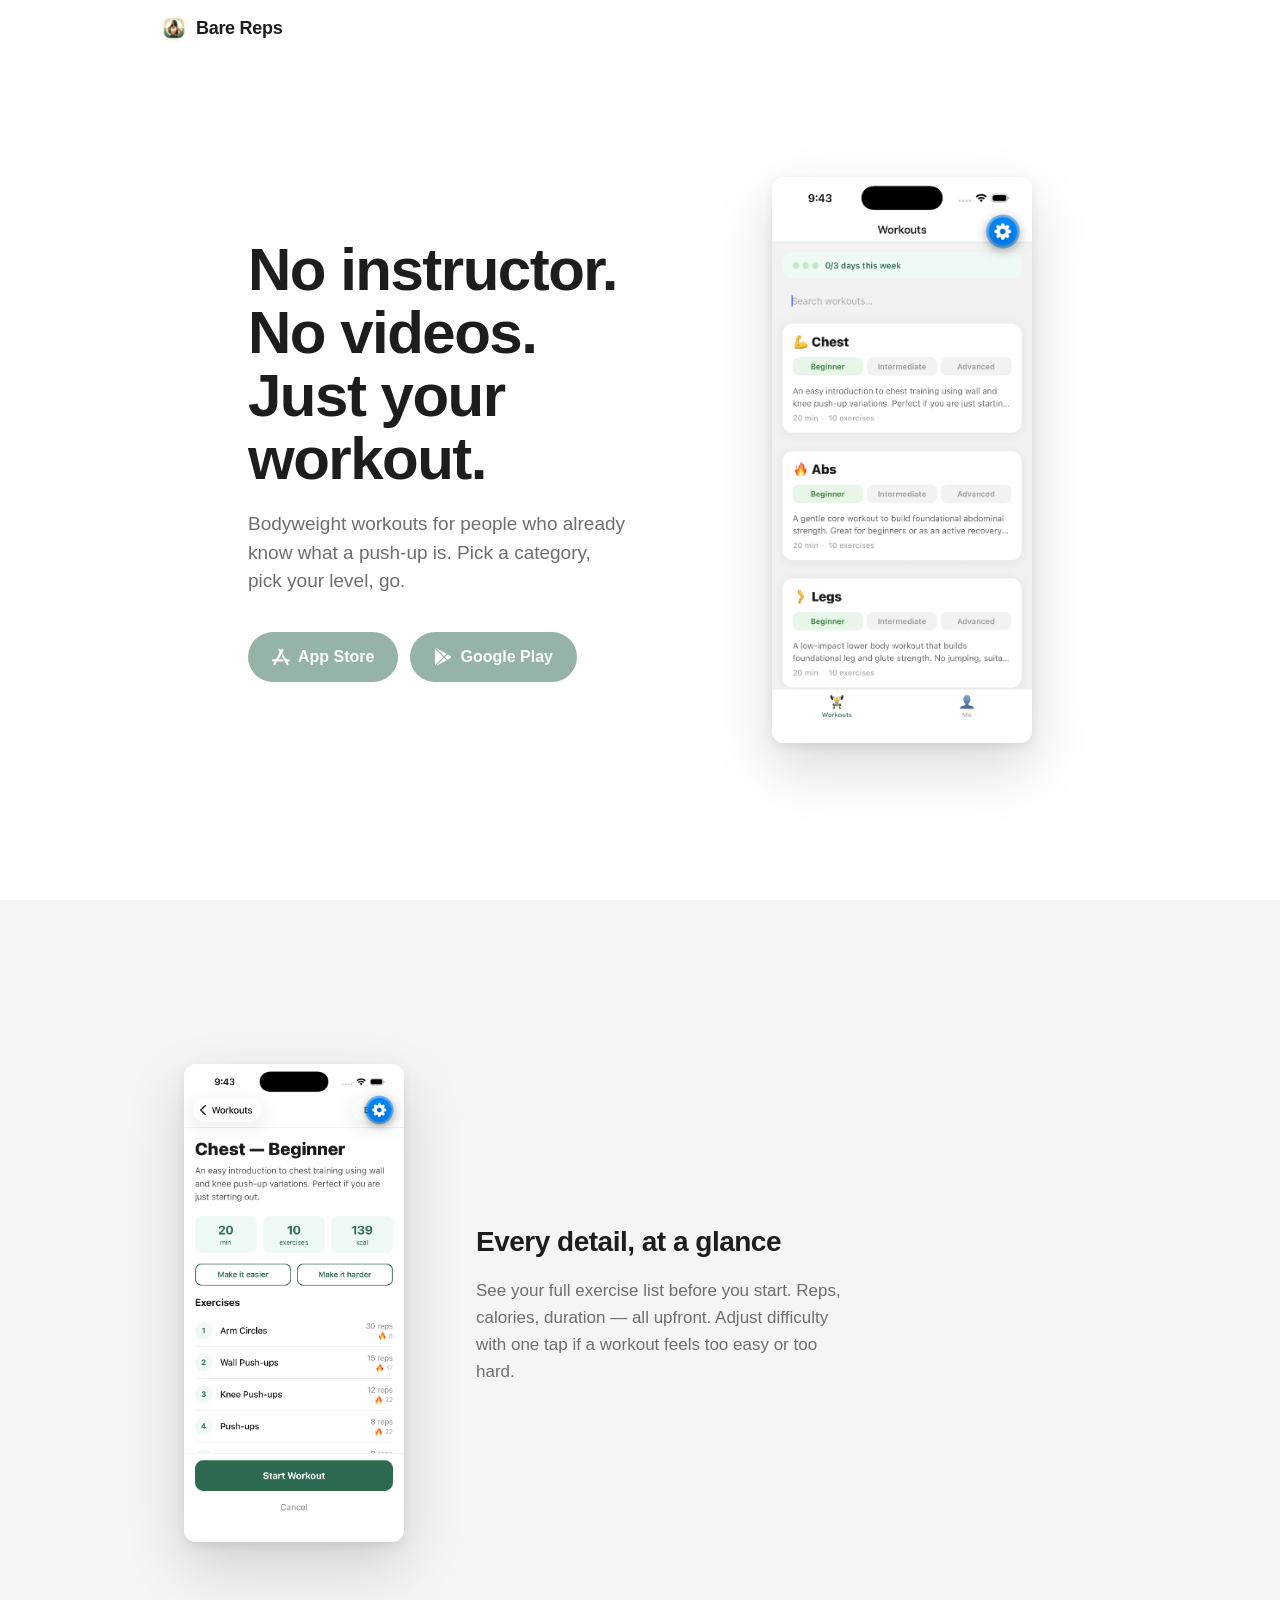
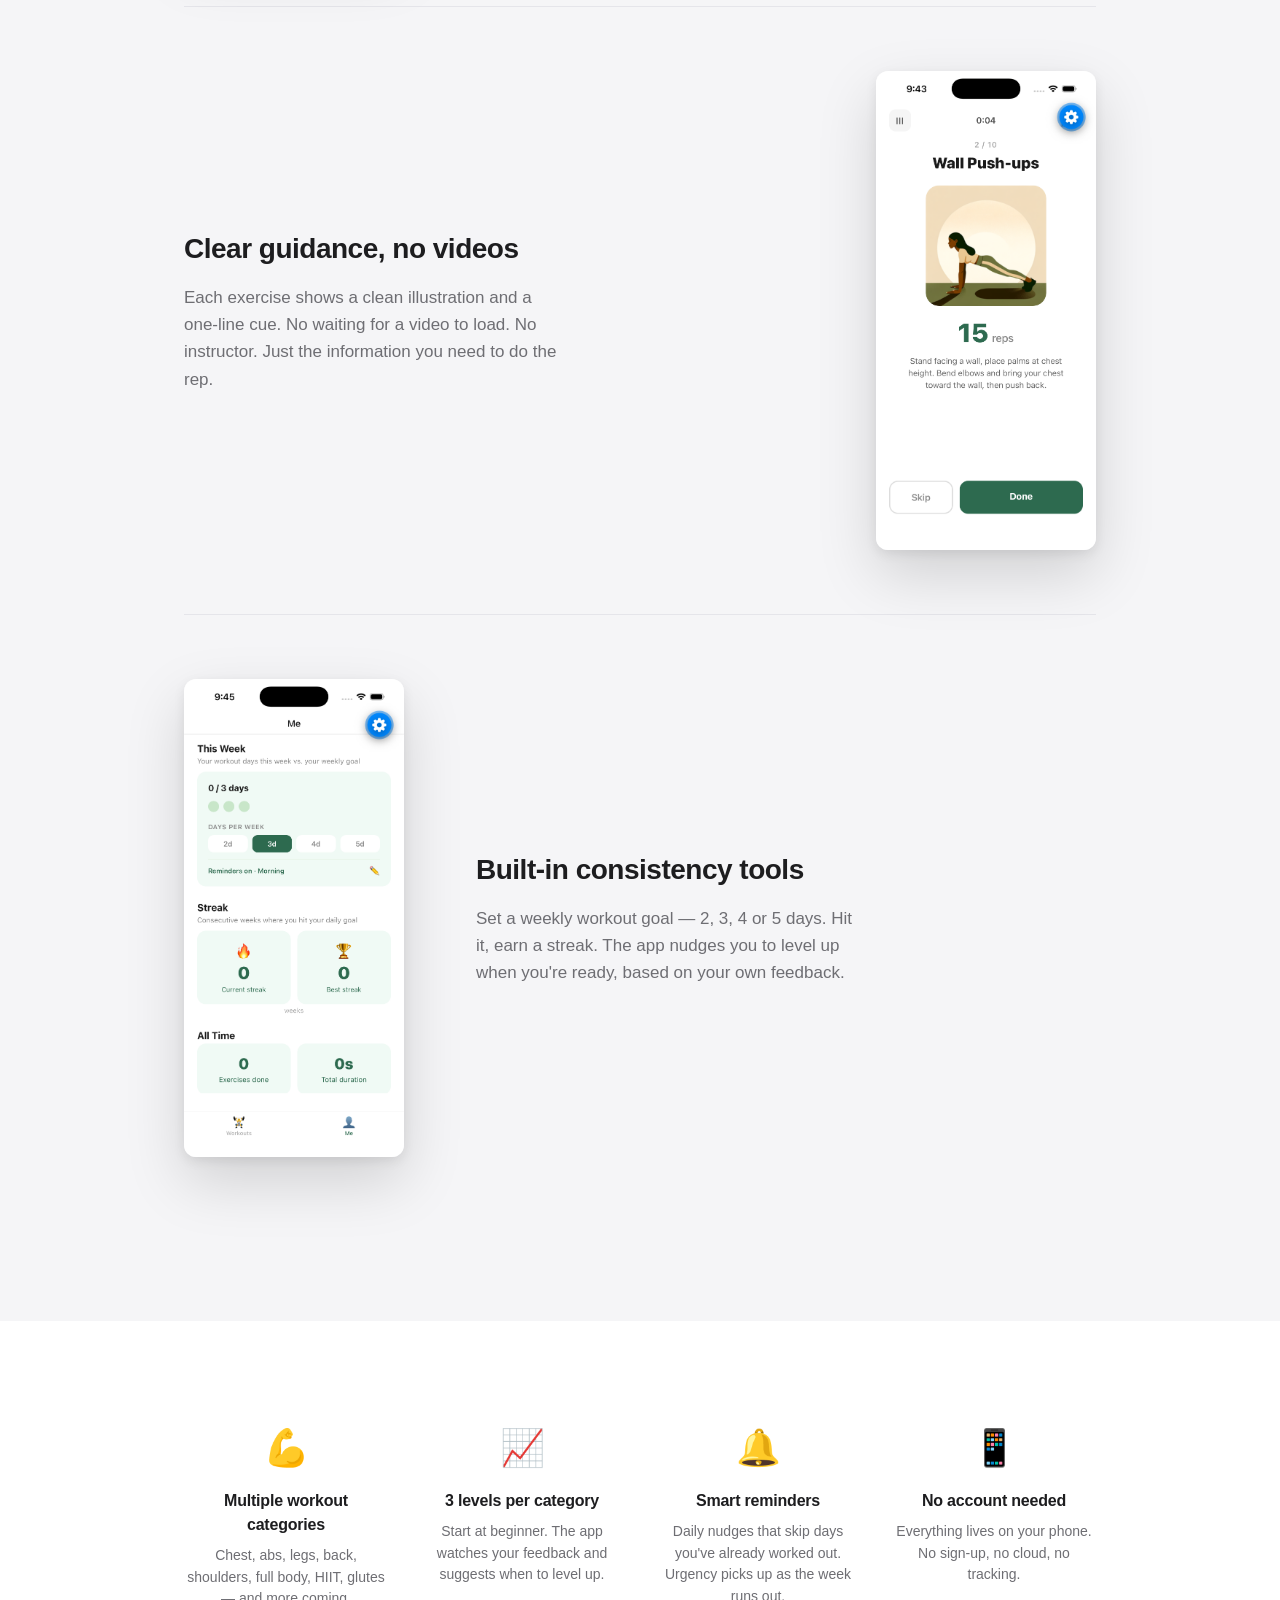
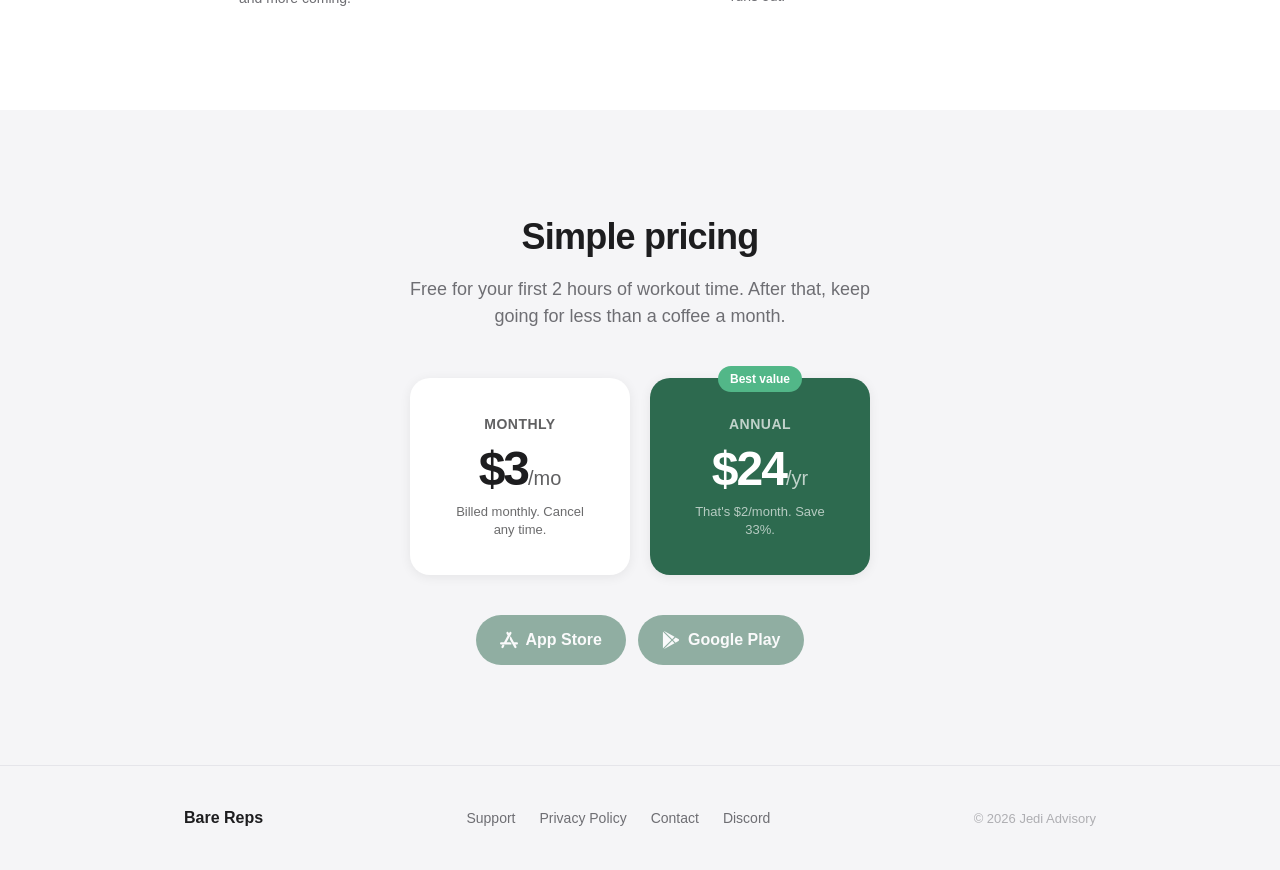
==== commit b5d7a4c4: "deploy: jedi-labs/barereps@bcb133623c4e0ed8efa8cd27b13d61141b1673be" ====
--- a/index.html
+++ b/index.html
@@ -163,9 +163,10 @@
     <div class="container footer-inner">
       <span class="footer-logo">Bare Reps</span>
       <div class="footer-links">
+        <a href="support.html">Support</a>
         <a href="privacy.html">Privacy Policy</a>
         <a href="mailto:hello@jedilabs.io">Contact</a>
-        <a href="https://discord.com/channels/1499859504232268018/1500603370379939960" target="_blank" rel="noopener">Discord</a>
+        <a href="https://discord.gg/6h7Mgrwp" target="_blank" rel="noopener">Discord</a>
       </div>
       <span class="footer-copy">© 2026 Jedi Advisory</span>
     </div>
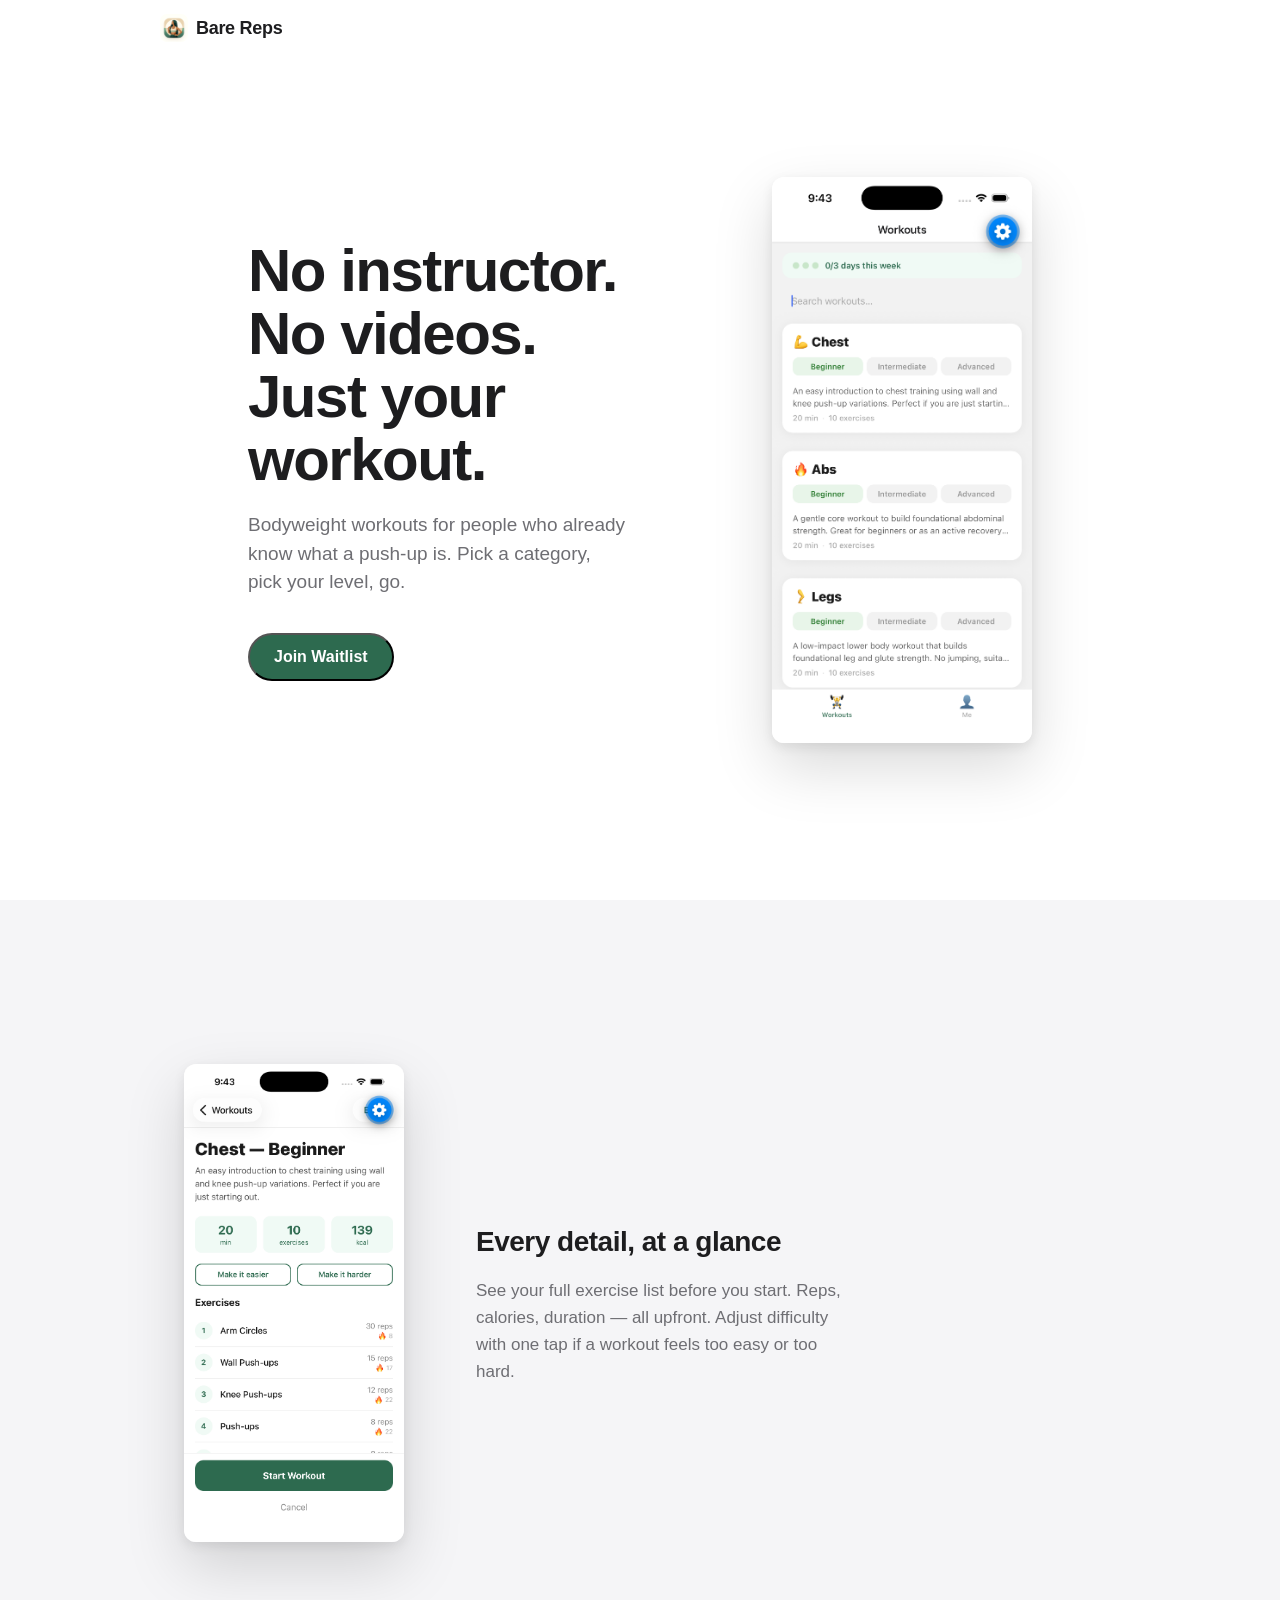
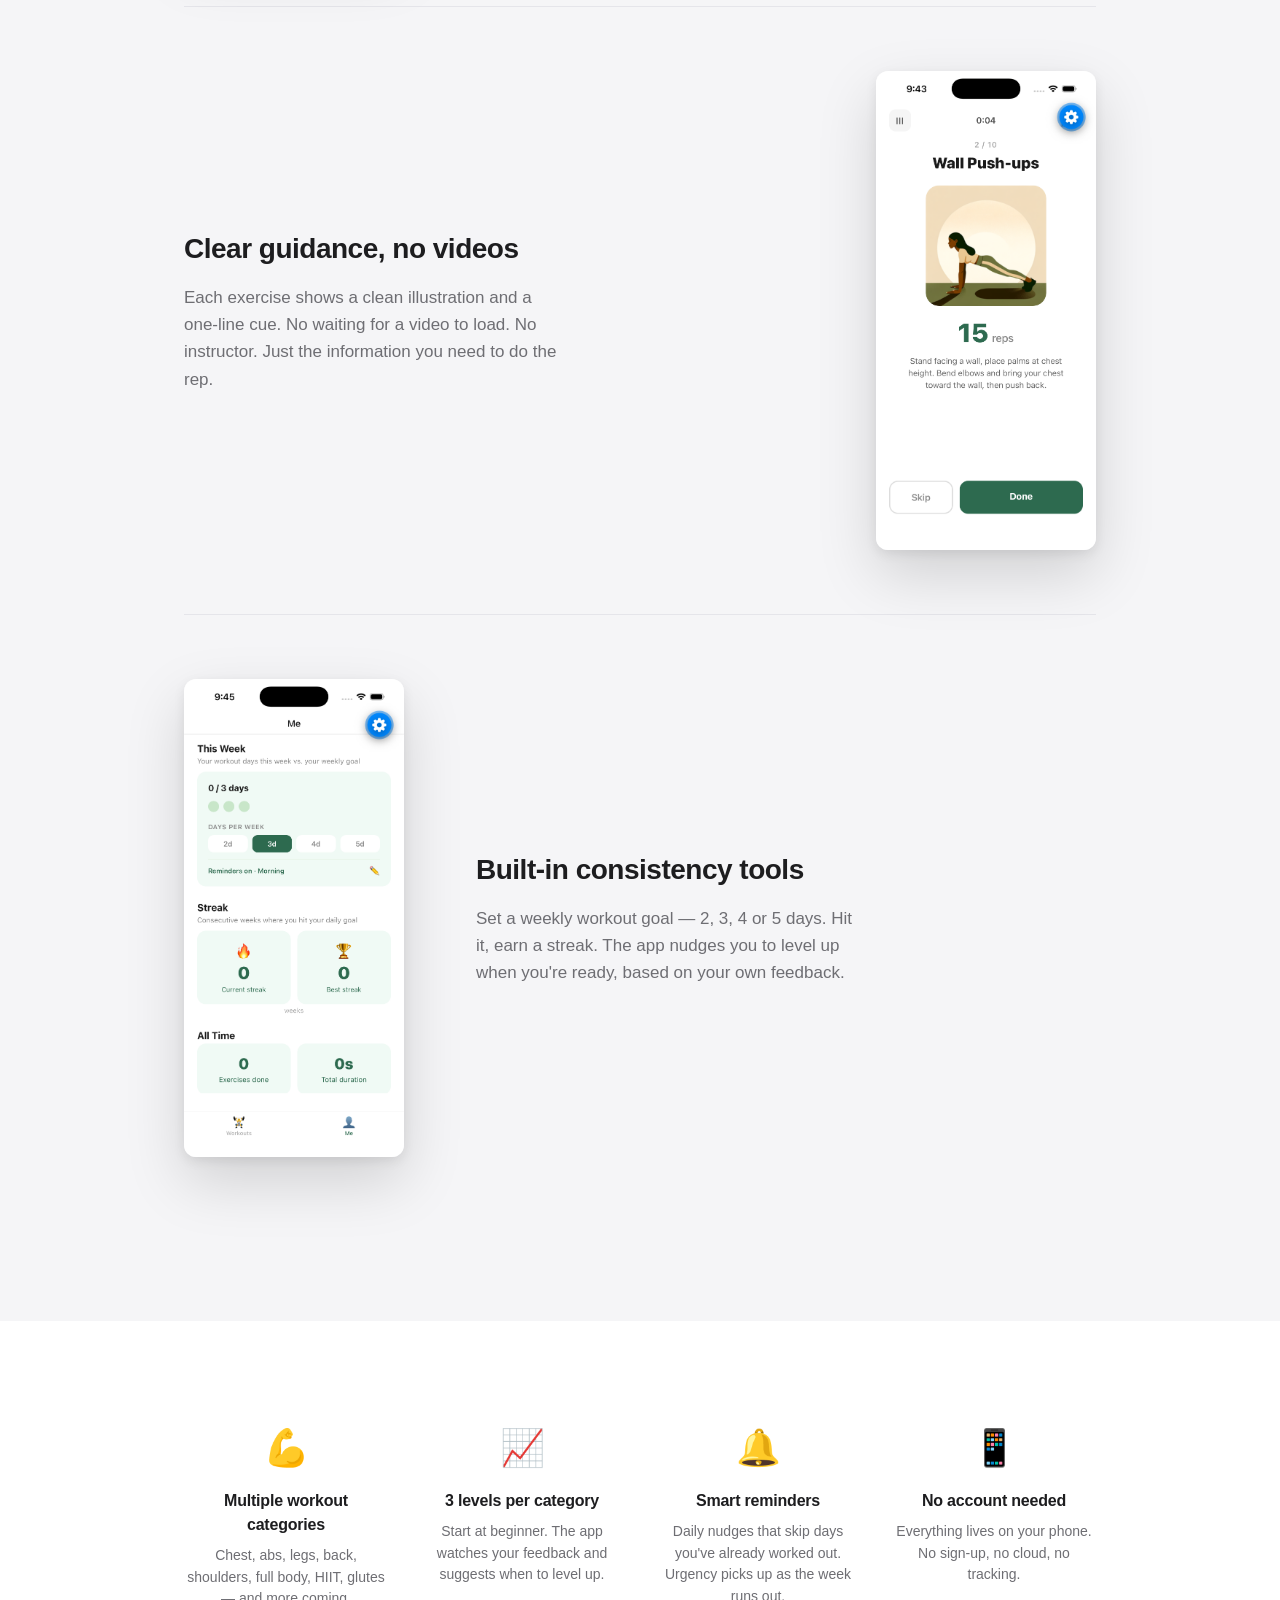
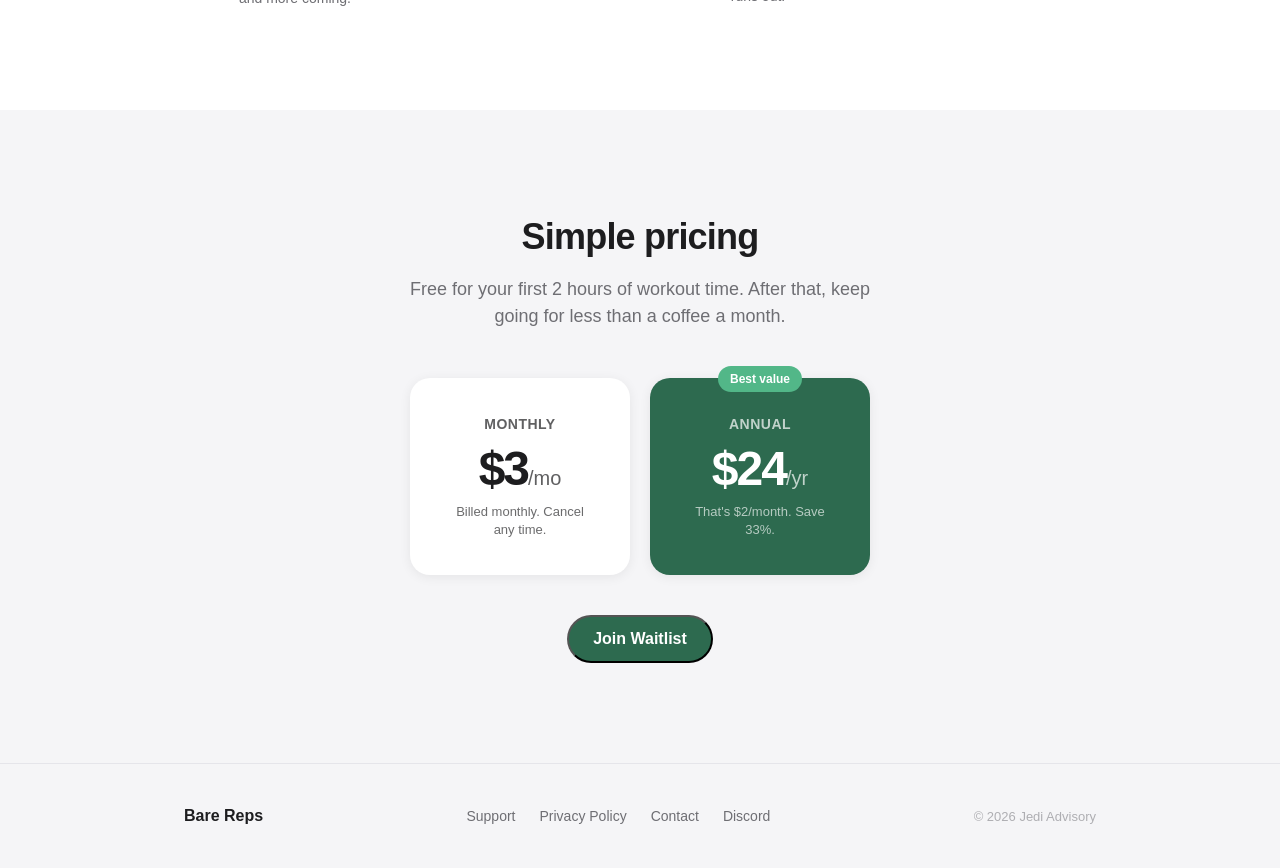
==== commit e7dbf113: "deploy: jedi-labs/barereps@7ad6ead5725ee6c60b9af040b4e2efbbc8e1efa8" ====
--- a/index.html
+++ b/index.html
@@ -33,18 +33,7 @@
       <h1>No instructor.<br>No videos.<br>Just your workout.</h1>
       <p class="hero-sub">Bodyweight workouts for people who already know what a push-up is. Pick a category, pick your level, go.</p>
       <div class="store-buttons" id="store-buttons">
-        <span class="coming-soon"><a href="#" class="btn-store disabled" onclick="return false">
-          <svg class="store-icon" viewBox="0 0 24 24" xmlns="http://www.w3.org/2000/svg" aria-hidden="true">
-            <path d="M8.8086 14.9194l6.1107-11.0368c.0837-.1513.1682-.302.2437-.4584.0685-.142.1267-.2854.1646-.4403.0803-.3259.0588-.6656-.066-.9767-.1238-.3095-.3417-.5678-.6201-.7355a1.4175 1.4175 0 0 0-.921-.1924c-.3207.043-.6135.1935-.8443.4288-.1094.1118-.1996.2361-.2832.369-.092.1463-.175.2979-.259.4492l-.3864.6979-.3865-.6979c-.0837-.1515-.1667-.303-.2587-.4492-.0837-.1329-.1739-.2572-.2835-.369-.2305-.2353-.5233-.3857-.844-.429a1.4181 1.4181 0 0 0-.921.1926c-.2784.1677-.4964.426-.6203.7355-.1246.311-.1461.6508-.066.9767.038.155.0962.2984.1648.4403.0753.1564.1598.307.2437.4584l1.248 2.2543-4.8625 8.7825H2.0295c-.1676 0-.3351-.0007-.5026.0092-.1522.009-.3004.0284-.448.0714-.3108.0906-.5822.2798-.7783.548-.195.2665-.3006.5929-.3006.9279 0 .3352.1057.6612.3006.9277.196.2683.4675.4575.7782.548.1477.043.296.0623.4481.0715.1675.01.335.009.5026.009h13.0974c.0171-.0357.059-.1294.1-.2697.415-1.4151-.6156-2.843-2.0347-2.843zM3.113 18.5418l-.7922 1.5008c-.0818.1553-.1644.31-.2384.4705-.067.1458-.124.293-.1611.452-.0785.3346-.0576.6834.0645 1.0029.1212.3175.3346.583.607.7549.2727.172.5891.2416.9013.1975.3139-.044.6005-.1986.8263-.4402.1072-.1148.1954-.2424.2772-.3787.0902-.1503.1714-.3059.2535-.4612L6 19.4636c-.0896-.149-.9473-1.4704-2.887-.9218m20.5861-3.0056a1.4707 1.4707 0 0 0-.779-.5407c-.1476-.0425-.2961-.0616-.4483-.0705-.1678-.0099-.3352-.0091-.503-.0091H18.648l-4.3891-7.817c-.6655.7005-.9632 1.485-1.0773 2.1976-.1655 1.0333.0367 2.0934.546 3.0004l5.2741 9.3933c.084.1494.167.299.2591.4435.0837.131.1739.2537.2836.364.231.2323.5238.3809.8449.4232.3192.0424.643-.0244.9217-.1899.2784-.1653.4968-.4204.621-.7257.1246-.3072.146-.6425.0658-.9641-.0381-.1529-.0962-.2945-.165-.4346-.0753-.1543-.1598-.303-.2438-.4524l-1.216-2.1662h1.596c.1677 0 .3351.0009.5029-.009.1522-.009.3007-.028.4483-.0705a1.4707 1.4707 0 0 0 .779-.5407A1.5386 1.5386 0 0 0 24 16.452a1.539 1.539 0 0 0-.3009-.9158Z"/>
-          </svg>
-          App Store
-        </a><span class="tooltip">Coming soon</span></span>
-        <span class="coming-soon"><a href="#" class="btn-store disabled" onclick="return false">
-          <svg class="store-icon" viewBox="0 0 24 24" xmlns="http://www.w3.org/2000/svg" aria-hidden="true">
-            <path d="M22.018 13.298l-3.919 2.218-3.515-3.493 3.543-3.521 3.891 2.202a1.49 1.49 0 0 1 0 2.594zM1.337.924a1.486 1.486 0 0 0-.112.568v21.017c0 .217.045.419.124.6l11.155-11.087L1.337.924zm12.207 10.065l3.258-3.238L3.45.195a1.466 1.466 0 0 0-.946-.179l11.04 10.973zm0 2.067l-11 10.933c.298.036.612-.016.906-.183l13.324-7.54-3.23-3.21z"/>
-          </svg>
-          Google Play
-        </a><span class="tooltip">Coming soon</span></span>
+        <button onclick="openWaitlist()" class="btn-store">Join Waitlist</button>
       </div>
     </div>
     <div class="hero-phone">
@@ -142,18 +131,7 @@
         </div>
       </div>
       <div class="store-buttons store-buttons--center">
-        <span class="coming-soon"><a href="#" class="btn-store disabled" onclick="return false">
-          <svg class="store-icon" viewBox="0 0 24 24" xmlns="http://www.w3.org/2000/svg" aria-hidden="true">
-            <path d="M8.8086 14.9194l6.1107-11.0368c.0837-.1513.1682-.302.2437-.4584.0685-.142.1267-.2854.1646-.4403.0803-.3259.0588-.6656-.066-.9767-.1238-.3095-.3417-.5678-.6201-.7355a1.4175 1.4175 0 0 0-.921-.1924c-.3207.043-.6135.1935-.8443.4288-.1094.1118-.1996.2361-.2832.369-.092.1463-.175.2979-.259.4492l-.3864.6979-.3865-.6979c-.0837-.1515-.1667-.303-.2587-.4492-.0837-.1329-.1739-.2572-.2835-.369-.2305-.2353-.5233-.3857-.844-.429a1.4181 1.4181 0 0 0-.921.1926c-.2784.1677-.4964.426-.6203.7355-.1246.311-.1461.6508-.066.9767.038.155.0962.2984.1648.4403.0753.1564.1598.307.2437.4584l1.248 2.2543-4.8625 8.7825H2.0295c-.1676 0-.3351-.0007-.5026.0092-.1522.009-.3004.0284-.448.0714-.3108.0906-.5822.2798-.7783.548-.195.2665-.3006.5929-.3006.9279 0 .3352.1057.6612.3006.9277.196.2683.4675.4575.7782.548.1477.043.296.0623.4481.0715.1675.01.335.009.5026.009h13.0974c.0171-.0357.059-.1294.1-.2697.415-1.4151-.6156-2.843-2.0347-2.843zM3.113 18.5418l-.7922 1.5008c-.0818.1553-.1644.31-.2384.4705-.067.1458-.124.293-.1611.452-.0785.3346-.0576.6834.0645 1.0029.1212.3175.3346.583.607.7549.2727.172.5891.2416.9013.1975.3139-.044.6005-.1986.8263-.4402.1072-.1148.1954-.2424.2772-.3787.0902-.1503.1714-.3059.2535-.4612L6 19.4636c-.0896-.149-.9473-1.4704-2.887-.9218m20.5861-3.0056a1.4707 1.4707 0 0 0-.779-.5407c-.1476-.0425-.2961-.0616-.4483-.0705-.1678-.0099-.3352-.0091-.503-.0091H18.648l-4.3891-7.817c-.6655.7005-.9632 1.485-1.0773 2.1976-.1655 1.0333.0367 2.0934.546 3.0004l5.2741 9.3933c.084.1494.167.299.2591.4435.0837.131.1739.2537.2836.364.231.2323.5238.3809.8449.4232.3192.0424.643-.0244.9217-.1899.2784-.1653.4968-.4204.621-.7257.1246-.3072.146-.6425.0658-.9641-.0381-.1529-.0962-.2945-.165-.4346-.0753-.1543-.1598-.303-.2438-.4524l-1.216-2.1662h1.596c.1677 0 .3351.0009.5029-.009.1522-.009.3007-.028.4483-.0705a1.4707 1.4707 0 0 0 .779-.5407A1.5386 1.5386 0 0 0 24 16.452a1.539 1.539 0 0 0-.3009-.9158Z"/>
-          </svg>
-          App Store
-        </a><span class="tooltip">Coming soon</span></span>
-        <span class="coming-soon"><a href="#" class="btn-store disabled" onclick="return false">
-          <svg class="store-icon" viewBox="0 0 24 24" xmlns="http://www.w3.org/2000/svg" aria-hidden="true">
-            <path d="M22.018 13.298l-3.919 2.218-3.515-3.493 3.543-3.521 3.891 2.202a1.49 1.49 0 0 1 0 2.594zM1.337.924a1.486 1.486 0 0 0-.112.568v21.017c0 .217.045.419.124.6l11.155-11.087L1.337.924zm12.207 10.065l3.258-3.238L3.45.195a1.466 1.466 0 0 0-.946-.179l11.04 10.973zm0 2.067l-11 10.933c.298.036.612-.016.906-.183l13.324-7.54-3.23-3.21z"/>
-          </svg>
-          Google Play
-        </a><span class="tooltip">Coming soon</span></span>
+        <button onclick="openWaitlist()" class="btn-store">Join Waitlist</button>
       </div>
     </div>
   </section>
@@ -179,5 +157,94 @@
     });
   </script>
 
+<!-- Waitlist modal -->
+<div id="waitlist-modal" class="modal-backdrop" onclick="onBackdropClick(event)">
+  <div class="modal-box" role="dialog" aria-modal="true" aria-labelledby="modal-title">
+    <button class="modal-close" onclick="closeWaitlist()" aria-label="Close">×</button>
+
+    <div id="modal-form-state">
+      <div class="modal-eyebrow">Early access</div>
+      <h2 class="modal-title" id="modal-title">Be first to lift.</h2>
+      <p class="modal-sub">We'll notify you the moment Bare Reps is live on the App Store. No spam.</p>
+      <input class="modal-input" type="email" id="waitlist-email" placeholder="your@email.com" required autocomplete="email" oninput="clearErrors()">
+      <span id="email-error" style="font-size:13px;color:#c0392b;display:none;margin-bottom:8px;display:none;">Please enter a valid email address.</span>
+      <button class="modal-submit" type="button" id="waitlist-btn" onclick="submitWaitlist()">Notify me at launch</button>
+      <span id="network-error" class="modal-error">No connection. Check your internet and try again.</span>
+    </div>
+
+    <div class="modal-success" id="modal-success-state">
+      <div class="modal-success-icon">💪</div>
+      <h3>You're on the list.</h3>
+      <p>We'll reach out when Bare Reps drops.<br>Check your inbox for a confirmation.</p>
+    </div>
+  </div>
+</div>
+
+<script>
+  const WAITLIST_URL = "https://script.google.com/macros/s/AKfycbw0NxZ_UzrggduJnY8oVMyacf5cTD4lOI6fHnKRNvOM86iu5u2yRDDYDwddYNVdSX8n/exec";
+  const APP_NAME = "barereps";
+
+  function openWaitlist() {
+    document.getElementById("waitlist-modal").classList.add("open");
+    document.getElementById("waitlist-email").focus();
+    document.body.style.overflow = "hidden";
+  }
+
+  function closeWaitlist() {
+    document.getElementById("waitlist-modal").classList.remove("open");
+    document.body.style.overflow = "";
+  }
+
+  function onBackdropClick(e) {
+    if (e.target === document.getElementById("waitlist-modal")) closeWaitlist();
+  }
+
+  document.addEventListener("keydown", (e) => {
+    if (e.key === "Escape") closeWaitlist();
+  });
+
+  function clearErrors() {
+    document.getElementById("email-error").style.display = "none";
+    document.getElementById("network-error").style.display = "none";
+    document.getElementById("waitlist-email").style.borderColor = "";
+  }
+
+  function isValidEmail(email) {
+    return /^[^\s@]+@[^\s@]+\.[^\s@]{2,}$/.test(email);
+  }
+
+  async function submitWaitlist() {
+    const input = document.getElementById("waitlist-email");
+    const email = input.value.trim();
+    const btn = document.getElementById("waitlist-btn");
+
+    if (!isValidEmail(email)) {
+      input.style.borderColor = "#c0392b";
+      document.getElementById("email-error").style.display = "block";
+      input.focus();
+      return;
+    }
+
+    btn.disabled = true;
+    btn.textContent = "Sending…";
+
+    try {
+      await fetch(WAITLIST_URL, {
+        method: "POST",
+        mode: "no-cors",
+        body: JSON.stringify({ app: APP_NAME, email }),
+      });
+    } catch (_) {
+      document.getElementById("network-error").style.display = "block";
+      btn.disabled = false;
+      btn.textContent = "Notify me at launch";
+      return;
+    }
+
+    document.getElementById("modal-form-state").style.display = "none";
+    document.getElementById("modal-success-state").style.display = "block";
+  }
+</script>
+
 </body>
 </html>
--- a/style.css
+++ b/style.css
@@ -378,6 +378,73 @@
   font-size: 13px;
   color: #aeaeb2;
 }
+
+/* ── Waitlist modal ────────────────────────────────────────────────── */
+
+.modal-backdrop {
+  display: none; position: fixed; inset: 0; z-index: 200;
+  background: rgba(0, 0, 0, 0.45); backdrop-filter: blur(4px);
+  -webkit-backdrop-filter: blur(4px);
+  align-items: center; justify-content: center; padding: 24px;
+}
+.modal-backdrop.open { display: flex; }
+.modal-box {
+  background: #fff; border-radius: 24px; padding: 40px;
+  width: 100%; max-width: 420px; position: relative;
+  box-shadow: 0 24px 80px rgba(0, 0, 0, 0.18);
+  animation: modal-in 180ms ease;
+}
+@keyframes modal-in {
+  from { opacity: 0; transform: translateY(10px) scale(0.98); }
+  to   { opacity: 1; transform: translateY(0) scale(1); }
+}
+.modal-close {
+  position: absolute; top: 16px; right: 16px; width: 32px; height: 32px;
+  border-radius: 99px; background: #f5f5f7; border: none;
+  cursor: pointer; font-size: 18px; color: #6e6e73; display: flex;
+  align-items: center; justify-content: center; transition: background 0.15s;
+}
+.modal-close:hover { background: #e5e5ea; }
+.modal-eyebrow {
+  font-size: 11px; font-weight: 700; letter-spacing: 0.8px;
+  text-transform: uppercase; color: #2D6A4F; margin-bottom: 10px;
+}
+.modal-title {
+  font-size: 26px; font-weight: 800; letter-spacing: -0.6px;
+  line-height: 1.1; color: #1d1d1f; margin-bottom: 8px;
+}
+.modal-sub {
+  font-size: 15px; color: #6e6e73; line-height: 1.5; margin-bottom: 24px;
+}
+.modal-input {
+  display: block; width: 100%; height: 50px; padding: 0 16px;
+  border-radius: 12px; border: 1.5px solid #e5e5ea;
+  background: #f5f5f7; font-family: inherit; font-size: 16px;
+  color: #1d1d1f; outline: none; transition: border-color 0.15s;
+  margin-bottom: 10px;
+}
+.modal-input:focus { border-color: #2D6A4F; background: #fff; }
+.modal-input::placeholder { color: #aeaeb2; }
+.modal-submit {
+  display: block; width: 100%; height: 50px; border-radius: 100px;
+  background: #2D6A4F; color: #fff; border: none;
+  font-family: inherit; font-size: 16px; font-weight: 600;
+  cursor: pointer; transition: background 0.15s, transform 0.1s;
+}
+.modal-submit:hover { background: #245a42; transform: translateY(-1px); }
+.modal-submit:active { transform: translateY(0); }
+.modal-submit:disabled { opacity: 0.5; cursor: not-allowed; transform: none; }
+.modal-error {
+  font-size: 13px; color: #c0392b; display: none;
+  text-align: center; margin-top: 8px;
+}
+.modal-success { display: none; text-align: center; padding: 8px 0; }
+.modal-success-icon { font-size: 40px; margin-bottom: 14px; }
+.modal-success h3 {
+  font-size: 22px; font-weight: 800; letter-spacing: -0.4px;
+  color: #1d1d1f; margin-bottom: 8px;
+}
+.modal-success p { font-size: 15px; color: #6e6e73; line-height: 1.5; }
 
 /* ── Coming soon tooltip ───────────────────────────────────────────── */
 
